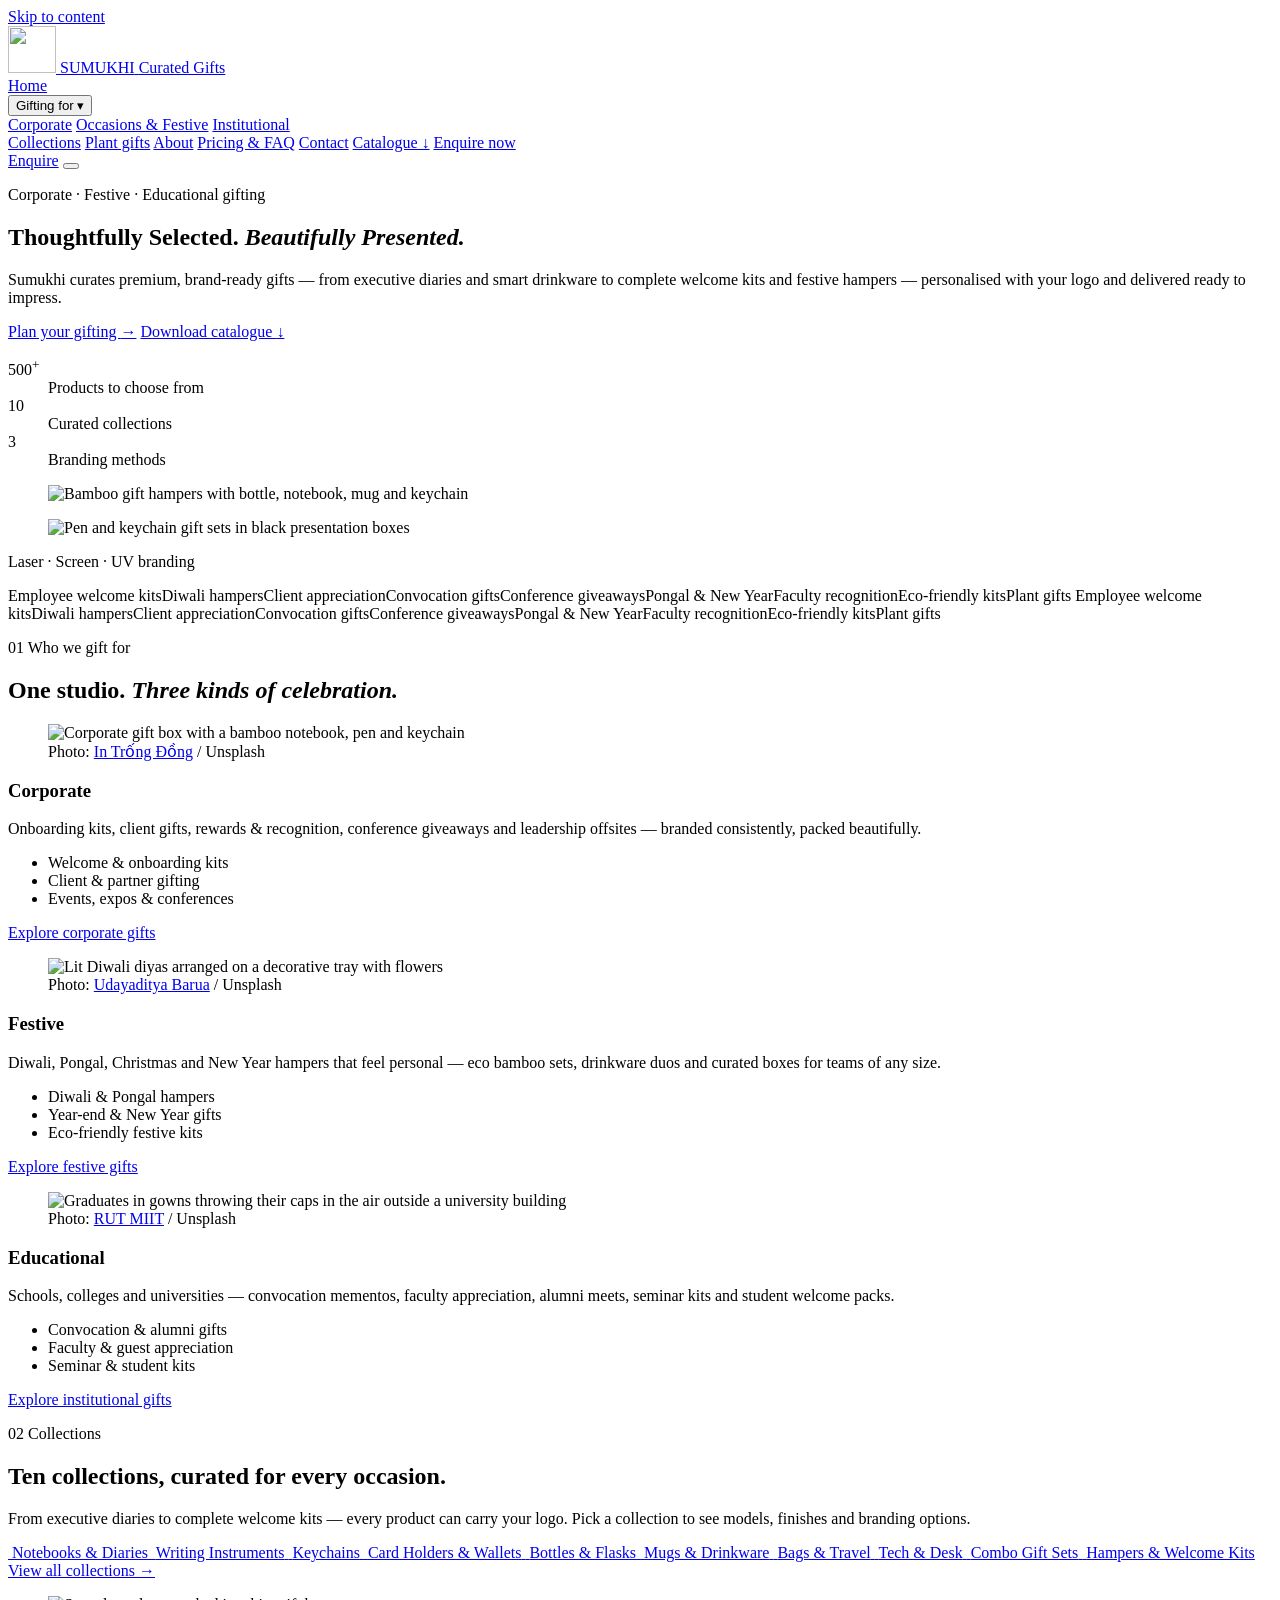
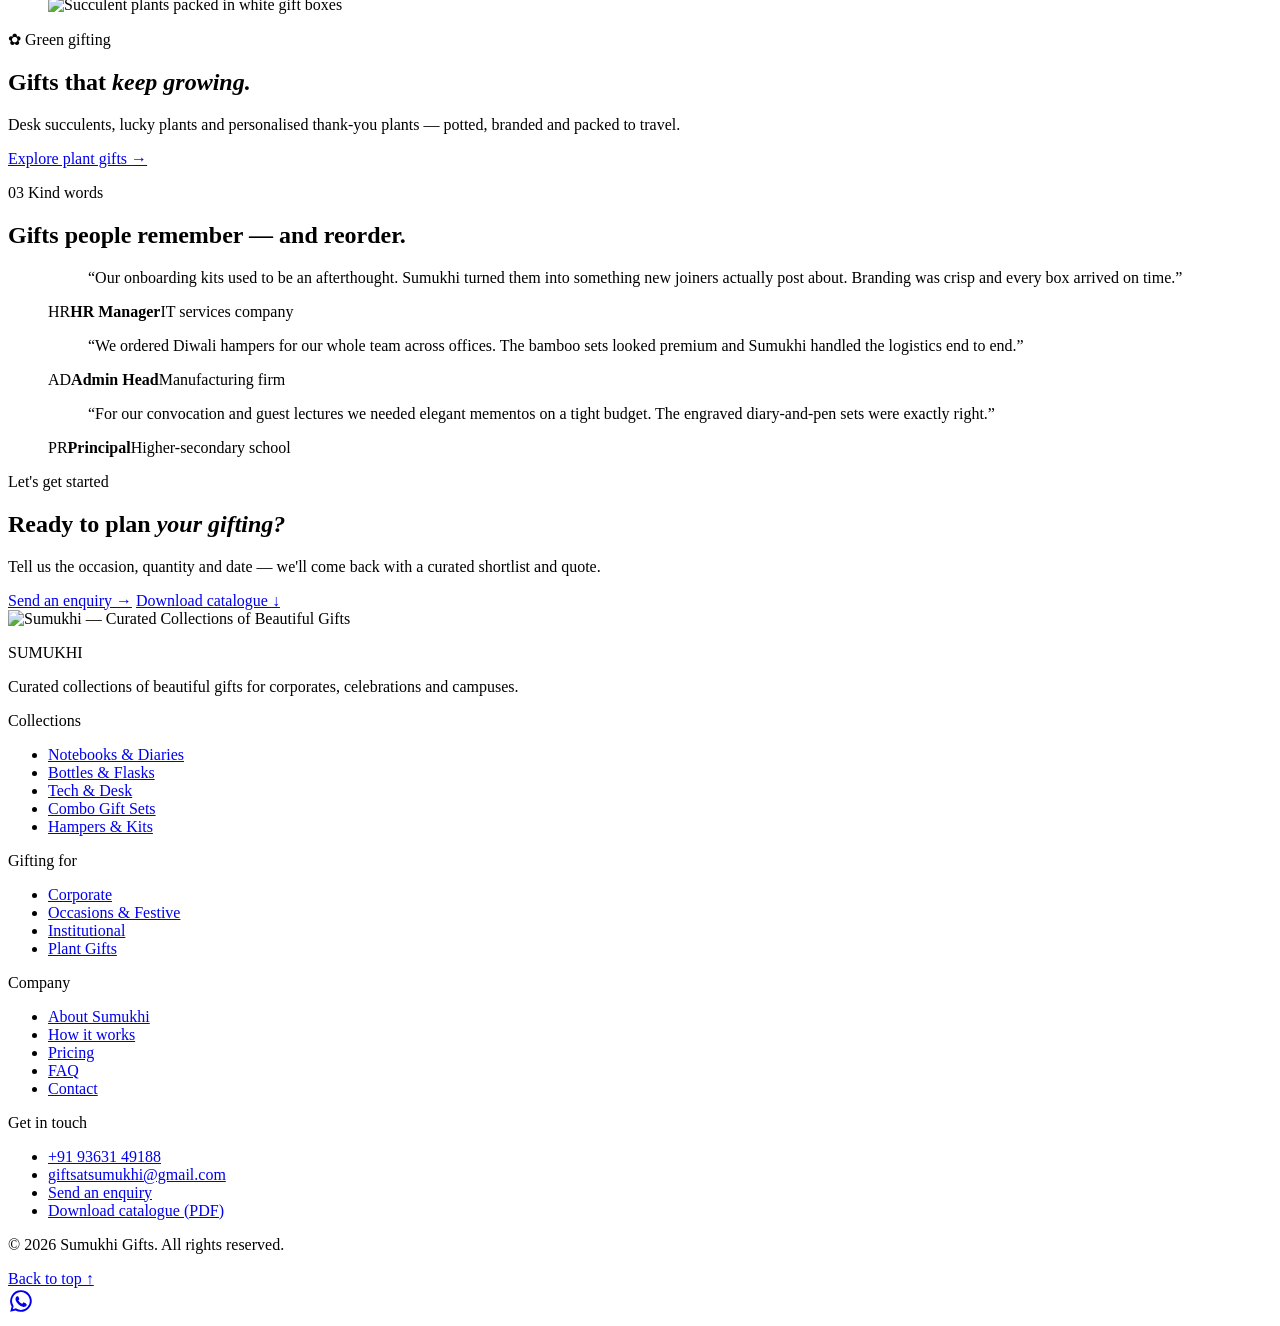
==== index.html @ 72b25bf1 "Add files via upload" ====
<!doctype html>
<html lang="en">
<head>
  <meta charset="utf-8">
  <meta name="viewport" content="width=device-width, initial-scale=1">
  <title>Sumukhi — Curated Corporate, Festive &amp; Educational Gifts</title>
  <meta name="description" content="Sumukhi curates premium branded gifts for corporates, festive celebrations and educational institutions — notebooks, drinkware, tech, combo sets and hampers, with laser, screen and UV branding.">
  <meta name="theme-color" content="#1d4f52">
  <link rel="icon" type="image/png" href="assets/img/favicon.png">
  <link rel="preconnect" href="https://fonts.googleapis.com">
  <link rel="preconnect" href="https://fonts.gstatic.com" crossorigin>
  <link href="https://fonts.googleapis.com/css2?family=Cormorant+Garamond:ital,wght@0,500;0,600;1,500;1,600&family=Fraunces:ital,opsz,wght@0,9..144,300..800;1,9..144,300..600&family=Manrope:wght@400;500;600;700&display=swap" rel="stylesheet">
  <link rel="stylesheet" href="css/styles.css?v=10">
  <script>document.documentElement.classList.add("js");</script>
</head>
<body>
  <a class="skip-link" href="#main">Skip to content</a>

  <!-- ============ HEADER ============ -->
  <header class="site-header" id="top">
    <div class="container header-inner">
      <a href="index.html" class="brand" aria-label="Sumukhi home">
        <img src="assets/img/logo-128.png" alt="" class="brand-mark" width="48" height="47">
        <span class="brand-text">
          <span class="brand-name">SUMUKHI</span>
          <span class="brand-tag">Curated Gifts</span>
        </span>
      </a>

      <nav class="nav" id="site-nav" aria-label="Primary">
        <a href="index.html" class="nav-mobile-only" aria-current="page">Home</a>
        <div class="nav-group">
          <button class="nav-group-toggle" type="button" aria-expanded="false" aria-controls="nav-gifting">Gifting for <span aria-hidden="true">▾</span></button>
          <div class="nav-sub" id="nav-gifting">
            <a href="corporate.html">Corporate</a>
            <a href="occasions.html">Occasions &amp; Festive</a>
            <a href="institutional.html">Institutional</a>
          </div>
        </div>
        <a href="collections.html">Collections</a>
        <a href="plant-gifting.html">Plant gifts</a>
        <a href="about.html">About</a>
        <a href="pricing.html">Pricing &amp; FAQ</a>
        <a href="contact.html">Contact</a>
        <a href="assets/catalogue/Sumukhi-Corporate-Gifting-Catalogue.pdf" class="nav-download" download>Catalogue ↓</a>
        <a href="contact.html#enquire" class="btn btn-primary btn-sm nav-cta">Enquire now</a>
      </nav>

      <a href="contact.html#enquire" class="btn btn-primary btn-sm header-cta">Enquire</a>
      <button class="nav-toggle" aria-expanded="false" aria-controls="site-nav" aria-label="Open menu">
        <span></span><span></span>
      </button>
    </div>
  </header>

  <main id="main">

    <section class="hero">
      <div class="container">
        <div class="hero-grid">
          <div class="hero-copy">
            <div class="hero-head">
              <p class="eyebrow reveal"><span class="eyebrow-rule" aria-hidden="true"></span>Corporate · Festive · Educational gifting</p>
              <h1 class="display reveal">
                <span class="display-line">Thoughtfully Selected.</span> <span class="display-line display-accent"><em>Beautifully Presented.</em></span>
              </h1>
            </div>
            <p class="lede reveal">Sumukhi curates premium, brand-ready gifts — from executive diaries and smart drinkware to complete welcome kits and festive hampers — personalised with your logo and delivered ready to impress.</p>
            <div class="hero-actions reveal">
              <a href="contact.html#enquire" class="btn btn-primary btn-lg">Plan your gifting <span aria-hidden="true">→</span></a>
              <a href="assets/catalogue/Sumukhi-Corporate-Gifting-Catalogue.pdf" class="btn btn-ghost btn-lg" download>Download catalogue <span aria-hidden="true">↓</span></a>
            </div>
            <dl class="hero-stats reveal">
              <div><dt>500<sup>+</sup></dt><dd>Products to choose from</dd></div>
              <div><dt>10</dt><dd>Curated collections</dd></div>
              <div><dt>3</dt><dd>Branding methods</dd></div>
            </dl>
          </div>

          <div class="hero-visual reveal">
            <figure class="hv hv-main">
              <img src="assets/img/hamper-bamboo.jpg" alt="Bamboo gift hampers with bottle, notebook, mug and keychain" width="1273" height="974">            </figure>
            <figure class="hv hv-float">
              <img src="assets/img/pen-key-sets.jpg" alt="Pen and keychain gift sets in black presentation boxes" width="1273" height="1023">
            </figure>
            <p class="hv-chip"><span class="dot" aria-hidden="true"></span>Laser · Screen · UV branding</p>
          </div>
        </div>
      </div>

      <div class="marquee" aria-hidden="true">
        <div class="marquee-track">
          <span>Employee welcome kits</span><span>Diwali hampers</span><span>Client appreciation</span><span>Convocation gifts</span><span>Conference giveaways</span><span>Pongal &amp; New Year</span><span>Faculty recognition</span><span>Eco-friendly kits</span><span>Plant gifts</span>
          <span>Employee welcome kits</span><span>Diwali hampers</span><span>Client appreciation</span><span>Convocation gifts</span><span>Conference giveaways</span><span>Pongal &amp; New Year</span><span>Faculty recognition</span><span>Eco-friendly kits</span><span>Plant gifts</span>
        </div>
      </div>
    </section>

    <section class="section" id="audiences">
      <div class="container">
        <header class="section-head reveal">
          <p class="kicker"><span>01</span> Who we gift for</p>
          <h2 class="h2 h2-alt">One studio. <em>Three kinds of&nbsp;celebration.</em></h2>
        </header>

        <!-- Photos: Unsplash License (free for commercial use) — https://unsplash.com/license -->
        <div class="audience-grid">
          <article class="audience-card reveal">
            <figure class="audience-media">
              <img src="https://images.unsplash.com/photo-1719622144274-2408ecf6f6d9?w=900&h=675&fit=crop&auto=format&q=80" alt="Corporate gift box with a bamboo notebook, pen and keychain" width="900" height="675" loading="lazy">
              <figcaption>Photo: <a href="https://unsplash.com/photos/a-wooden-box-with-a-bamboo-keychain-and-a-bamboo-box-with-a-bamboo-daZPDnz9lQY" target="_blank" rel="noopener">In Trống Đồng</a> / Unsplash</figcaption>
            </figure>
            <div class="audience-body">
              <h3>Corporate</h3>
              <p>Onboarding kits, client gifts, rewards &amp; recognition, conference giveaways and leadership offsites — branded consistently, packed beautifully.</p>
              <ul class="ticks">
                <li>Welcome &amp; onboarding kits</li>
                <li>Client &amp; partner gifting</li>
                <li>Events, expos &amp; conferences</li>
              </ul>
              <a href="corporate.html" class="link-arrow">Explore corporate gifts</a>
            </div>
          </article>

          <article class="audience-card reveal">
            <figure class="audience-media">
              <img src="https://images.unsplash.com/photo-1577083753695-e010191bacb5?w=900&h=675&fit=crop&auto=format&q=80" alt="Lit Diwali diyas arranged on a decorative tray with flowers" width="900" height="675" loading="lazy">
              <figcaption>Photo: <a href="https://unsplash.com/photos/lit-oil-lamps-on-decorative-tray-xisPXJqwQkA" target="_blank" rel="noopener">Udayaditya Barua</a> / Unsplash</figcaption>
            </figure>
            <div class="audience-body">
              <h3>Festive</h3>
              <p>Diwali, Pongal, Christmas and New Year hampers that feel personal — eco bamboo sets, drinkware duos and curated boxes for teams of any size.</p>
              <ul class="ticks">
                <li>Diwali &amp; Pongal hampers</li>
                <li>Year-end &amp; New Year gifts</li>
                <li>Eco-friendly festive kits</li>
              </ul>
              <a href="occasions.html" class="link-arrow">Explore festive gifts</a>
            </div>
          </article>

          <article class="audience-card reveal">
            <figure class="audience-media">
              <img src="https://images.unsplash.com/photo-1627556704290-2b1f5853ff78?w=900&h=675&fit=crop&auto=format&q=80" alt="Graduates in gowns throwing their caps in the air outside a university building" width="900" height="675" loading="lazy">
              <figcaption>Photo: <a href="https://unsplash.com/photos/graduates-throwing-caps-in-celebration-hpRGrfOIybc" target="_blank" rel="noopener">RUT MIIT</a> / Unsplash</figcaption>
            </figure>
            <div class="audience-body">
              <h3>Educational</h3>
              <p>Schools, colleges and universities — convocation mementos, faculty appreciation, alumni meets, seminar kits and student welcome packs.</p>
              <ul class="ticks">
                <li>Convocation &amp; alumni gifts</li>
                <li>Faculty &amp; guest appreciation</li>
                <li>Seminar &amp; student kits</li>
              </ul>
              <a href="institutional.html" class="link-arrow">Explore institutional gifts</a>
            </div>
          </article>
        </div>
      </div>
    </section>

    <!-- ============ COLLECTIONS PREVIEW ============ -->
    <section class="section section-tint" id="collections-preview">
      <div class="container">
        <header class="section-head section-head-split reveal">
          <div>
            <p class="kicker"><span>02</span> Collections</p>
            <h2 class="h2">Ten collections, curated for every&nbsp;occasion.</h2>
          </div>
          <p class="section-intro">From executive diaries to complete welcome kits — every product can carry your logo. Pick a collection to see models, finishes and branding options.</p>
        </header>
        <div class="tiles">
          <a class="tile reveal" href="collections.html#cat-notebooks">
            <img src="assets/img/notebooks.jpg" alt="" loading="lazy">
            <span class="tile-name">Notebooks &amp; Diaries</span>
          </a>
          <a class="tile reveal" href="collections.html#cat-pens">
            <img src="assets/img/pen-boxes.jpg" alt="" loading="lazy">
            <span class="tile-name">Writing Instruments</span>
          </a>
          <a class="tile reveal" href="collections.html#cat-keychains">
            <img src="assets/img/keychains.jpg" alt="" loading="lazy">
            <span class="tile-name">Keychains</span>
          </a>
          <a class="tile reveal" href="collections.html#cat-cardholders">
            <img src="assets/img/cardholders.jpg" alt="" loading="lazy">
            <span class="tile-name">Card Holders &amp; Wallets</span>
          </a>
          <a class="tile reveal" href="collections.html#cat-bottles">
            <img src="assets/img/bottles.jpg" alt="" loading="lazy">
            <span class="tile-name">Bottles &amp; Flasks</span>
          </a>
          <a class="tile reveal" href="collections.html#cat-mugs">
            <img src="assets/img/mugs.jpg" alt="" loading="lazy">
            <span class="tile-name">Mugs &amp; Drinkware</span>
          </a>
          <a class="tile reveal" href="collections.html#cat-bags">
            <img src="assets/img/bags.jpg" alt="" loading="lazy">
            <span class="tile-name">Bags &amp; Travel</span>
          </a>
          <a class="tile reveal" href="collections.html#cat-tech">
            <img src="assets/img/desk.jpg" alt="" loading="lazy">
            <span class="tile-name">Tech &amp; Desk</span>
          </a>
          <a class="tile reveal" href="collections.html#cat-sets">
            <img src="assets/img/bottle-sets.jpg" alt="" loading="lazy">
            <span class="tile-name">Combo Gift Sets</span>
          </a>
          <a class="tile reveal" href="collections.html#cat-hampers">
            <img src="assets/img/welcome-kit.jpg" alt="" loading="lazy">
            <span class="tile-name">Hampers &amp; Welcome Kits</span>
          </a>
        </div>
        <div class="section-actions reveal">
          <a href="collections.html" class="btn btn-dark btn-lg">View all collections <span aria-hidden="true">→</span></a>
        </div>
      </div>
    </section>

    <!-- ============ PLANT PREVIEW ============ -->
    <section class="section section-green section-compact">
      <div class="container plant-teaser">
        <figure class="plant-teaser-media reveal">
          <img src="https://images.unsplash.com/photo-1791575212827-c33c059c95a1?w=1000&h=760&fit=crop&auto=format&q=80" alt="Succulent plants packed in white gift boxes" width="1000" height="760" loading="lazy">
        </figure>
        <div class="plant-teaser-copy reveal">
          <p class="kicker"><span>✿</span> Green gifting</p>
          <h2 class="h2 h2-alt">Gifts that <em>keep growing.</em></h2>
          <p class="section-intro">Desk succulents, lucky plants and personalised thank-you plants — potted, branded and packed to travel.</p>
          <a href="plant-gifting.html" class="btn btn-green btn-lg">Explore plant gifts <span aria-hidden="true">→</span></a>
        </div>
      </div>
    </section>

    <!-- NOTE: Sample testimonials. Replace with real client quotes (with their permission) before going live. -->
    <section class="section" id="testimonials">
      <div class="container">
        <header class="section-head reveal">
          <p class="kicker"><span>03</span> Kind words</p>
          <h2 class="h2">Gifts people remember — and&nbsp;reorder.</h2>
        </header>
        <div class="testimonials">
          <figure class="quote reveal">
            <blockquote>“Our onboarding kits used to be an afterthought. Sumukhi turned them into something new joiners actually post about. Branding was crisp and every box arrived on time.”</blockquote>
            <figcaption><span class="q-avatar" aria-hidden="true">HR</span><span><strong>HR Manager</strong>IT services company</span></figcaption>
          </figure>
          <figure class="quote quote-accent reveal">
            <blockquote>“We ordered Diwali hampers for our whole team across offices. The bamboo sets looked premium and Sumukhi handled the logistics end to end.”</blockquote>
            <figcaption><span class="q-avatar" aria-hidden="true">AD</span><span><strong>Admin Head</strong>Manufacturing firm</span></figcaption>
          </figure>
          <figure class="quote reveal">
            <blockquote>“For our convocation and guest lectures we needed elegant mementos on a tight budget. The engraved diary-and-pen sets were exactly right.”</blockquote>
            <figcaption><span class="q-avatar" aria-hidden="true">PR</span><span><strong>Principal</strong>Higher-secondary school</span></figcaption>
          </figure>
        </div>
      </div>
    </section>

    <!-- ============ CTA ============ -->
    <section class="cta-band">
      <div class="container cta-band-inner reveal">
        <div>
          <p class="kicker">Let's get started</p>
          <h2 class="h2 h2-alt">Ready to plan <em>your gifting?</em></h2>
          <p>Tell us the occasion, quantity and date — we'll come back with a curated shortlist and quote.</p>
        </div>
        <div class="cta-band-actions">
          <a href="contact.html#enquire" class="btn btn-primary btn-lg">Send an enquiry <span aria-hidden="true">→</span></a>
          <a href="assets/catalogue/Sumukhi-Corporate-Gifting-Catalogue.pdf" class="btn btn-ghost-light btn-lg" download>Download catalogue <span aria-hidden="true">↓</span></a>
        </div>
      </div>
    </section>
  </main>

  <!-- ============ FOOTER ============ -->
  <footer class="site-footer">
    <div class="container footer-grid">
      <div class="footer-brand">
        <img src="assets/img/logo.webp" alt="Sumukhi — Curated Collections of Beautiful Gifts" width="120" height="116" loading="lazy">
        <p class="footer-title">SUMUKHI</p>
        <p>Curated collections of beautiful gifts for corporates, celebrations and campuses.</p>
      </div>
      <div>
        <p class="footer-head">Collections</p>
        <ul>
          <li><a href="collections.html#cat-notebooks">Notebooks &amp; Diaries</a></li>
          <li><a href="collections.html#cat-bottles">Bottles &amp; Flasks</a></li>
          <li><a href="collections.html#cat-tech">Tech &amp; Desk</a></li>
          <li><a href="collections.html#cat-sets">Combo Gift Sets</a></li>
          <li><a href="collections.html#cat-hampers">Hampers &amp; Kits</a></li>
        </ul>
      </div>
      <div>
        <p class="footer-head">Gifting for</p>
        <ul>
          <li><a href="corporate.html">Corporate</a></li>
          <li><a href="occasions.html">Occasions &amp; Festive</a></li>
          <li><a href="institutional.html">Institutional</a></li>
          <li><a href="plant-gifting.html">Plant Gifts</a></li>
        </ul>
      </div>
      <div>
        <p class="footer-head">Company</p>
        <ul>
          <li><a href="about.html">About Sumukhi</a></li>
          <li><a href="about.html#process">How it works</a></li>
          <li><a href="pricing.html">Pricing</a></li>
          <li><a href="pricing.html#faq">FAQ</a></li>
          <li><a href="contact.html">Contact</a></li>
        </ul>
      </div>
      <div>
        <p class="footer-head">Get in touch</p>
        <ul>
          <li><a href="tel:+919363149188">+91 93631 49188</a></li>
          <li><a href="mailto:giftsatsumukhi@gmail.com">giftsatsumukhi@gmail.com</a></li>
          <li><a href="contact.html#enquire">Send an enquiry</a></li>
          <li><a href="assets/catalogue/Sumukhi-Corporate-Gifting-Catalogue.pdf" download>Download catalogue (PDF)</a></li>
        </ul>
      </div>
    </div>
    <div class="container footer-bottom">
      <p>© <span id="year">2026</span> Sumukhi Gifts. All rights reserved.</p>
      <a href="#top" class="to-top">Back to top ↑</a>
    </div>
  </footer>

  <a class="wa-float" href="https://wa.me/919363149188?text=Hi%20Sumukhi%2C%20I%27d%20like%20to%20enquire%20about%20gifting." target="_blank" rel="noopener" aria-label="Chat on WhatsApp">
    <svg viewBox="0 0 24 24" width="26" height="26" aria-hidden="true"><path fill="currentColor" d="M12 2a10 10 0 0 0-8.6 15.1L2 22l5-1.3A10 10 0 1 0 12 2Zm0 18.2c-1.5 0-3-.4-4.3-1.2l-.3-.2-3 .8.8-2.9-.2-.3A8.2 8.2 0 1 1 12 20.2Zm4.5-6.1c-.2-.1-1.5-.7-1.7-.8-.2-.1-.4-.1-.6.1l-.8 1c-.1.2-.3.2-.5.1a6.7 6.7 0 0 1-3.3-2.9c-.2-.4.3-.4.8-1.3.1-.2 0-.3 0-.4l-.8-1.8c-.2-.5-.4-.4-.6-.4h-.5c-.2 0-.4.1-.7.3-.2.3-.9.9-.9 2.2s.9 2.5 1 2.7c.1.2 1.8 2.8 4.4 3.9 1.6.7 2.3.8 3.1.6.5-.1 1.5-.6 1.7-1.2.2-.6.2-1.1.2-1.2-.1-.1-.3-.2-.6-.3Z"/></svg>
  </a>

  <script src="js/main.js?v=9" defer></script>
</body>
</html>
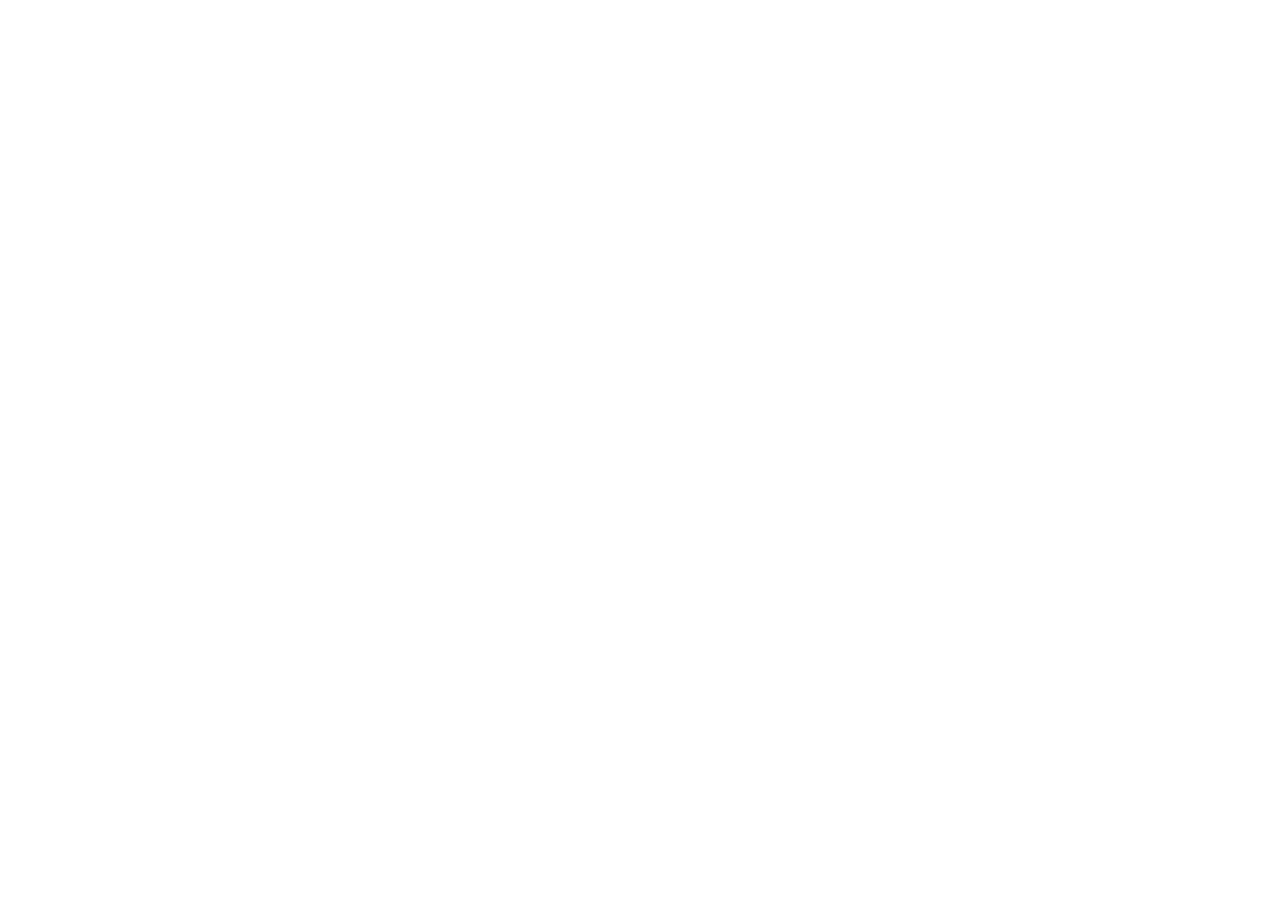
==== commit c3075e0b: "Add files via upload" ====
--- a/index.html
+++ b/index.html
@@ -1,334 +1,14 @@
-<!doctype html>
-<html lang="en">
-<head>
-  <meta charset="utf-8">
-  <meta name="viewport" content="width=device-width, initial-scale=1">
-  <title>Sumukhi — Curated Corporate, Festive &amp; Educational Gifts</title>
-  <meta name="description" content="Sumukhi curates premium branded gifts for corporates, festive celebrations and educational institutions — notebooks, drinkware, tech, combo sets and hampers, with laser, screen and UV branding.">
-  <meta name="theme-color" content="#1d4f52">
-  <link rel="icon" type="image/png" href="assets/img/favicon.png">
-  <link rel="preconnect" href="https://fonts.googleapis.com">
-  <link rel="preconnect" href="https://fonts.gstatic.com" crossorigin>
-  <link href="https://fonts.googleapis.com/css2?family=Cormorant+Garamond:ital,wght@0,500;0,600;1,500;1,600&family=Fraunces:ital,opsz,wght@0,9..144,300..800;1,9..144,300..600&family=Manrope:wght@400;500;600;700&display=swap" rel="stylesheet">
-  <link rel="stylesheet" href="css/styles.css?v=10">
-  <script>document.documentElement.classList.add("js");</script>
-</head>
-<body>
-  <a class="skip-link" href="#main">Skip to content</a>
-
-  <!-- ============ HEADER ============ -->
-  <header class="site-header" id="top">
-    <div class="container header-inner">
-      <a href="index.html" class="brand" aria-label="Sumukhi home">
-        <img src="assets/img/logo-128.png" alt="" class="brand-mark" width="48" height="47">
-        <span class="brand-text">
-          <span class="brand-name">SUMUKHI</span>
-          <span class="brand-tag">Curated Gifts</span>
-        </span>
-      </a>
-
-      <nav class="nav" id="site-nav" aria-label="Primary">
-        <a href="index.html" class="nav-mobile-only" aria-current="page">Home</a>
-        <div class="nav-group">
-          <button class="nav-group-toggle" type="button" aria-expanded="false" aria-controls="nav-gifting">Gifting for <span aria-hidden="true">▾</span></button>
-          <div class="nav-sub" id="nav-gifting">
-            <a href="corporate.html">Corporate</a>
-            <a href="occasions.html">Occasions &amp; Festive</a>
-            <a href="institutional.html">Institutional</a>
-          </div>
-        </div>
-        <a href="collections.html">Collections</a>
-        <a href="plant-gifting.html">Plant gifts</a>
-        <a href="about.html">About</a>
-        <a href="pricing.html">Pricing &amp; FAQ</a>
-        <a href="contact.html">Contact</a>
-        <a href="assets/catalogue/Sumukhi-Corporate-Gifting-Catalogue.pdf" class="nav-download" download>Catalogue ↓</a>
-        <a href="contact.html#enquire" class="btn btn-primary btn-sm nav-cta">Enquire now</a>
-      </nav>
-
-      <a href="contact.html#enquire" class="btn btn-primary btn-sm header-cta">Enquire</a>
-      <button class="nav-toggle" aria-expanded="false" aria-controls="site-nav" aria-label="Open menu">
-        <span></span><span></span>
-      </button>
-    </div>
-  </header>
-
-  <main id="main">
-
-    <section class="hero">
-      <div class="container">
-        <div class="hero-grid">
-          <div class="hero-copy">
-            <div class="hero-head">
-              <p class="eyebrow reveal"><span class="eyebrow-rule" aria-hidden="true"></span>Corporate · Festive · Educational gifting</p>
-              <h1 class="display reveal">
-                <span class="display-line">Thoughtfully Selected.</span> <span class="display-line display-accent"><em>Beautifully Presented.</em></span>
-              </h1>
-            </div>
-            <p class="lede reveal">Sumukhi curates premium, brand-ready gifts — from executive diaries and smart drinkware to complete welcome kits and festive hampers — personalised with your logo and delivered ready to impress.</p>
-            <div class="hero-actions reveal">
-              <a href="contact.html#enquire" class="btn btn-primary btn-lg">Plan your gifting <span aria-hidden="true">→</span></a>
-              <a href="assets/catalogue/Sumukhi-Corporate-Gifting-Catalogue.pdf" class="btn btn-ghost btn-lg" download>Download catalogue <span aria-hidden="true">↓</span></a>
-            </div>
-            <dl class="hero-stats reveal">
-              <div><dt>500<sup>+</sup></dt><dd>Products to choose from</dd></div>
-              <div><dt>10</dt><dd>Curated collections</dd></div>
-              <div><dt>3</dt><dd>Branding methods</dd></div>
-            </dl>
-          </div>
-
-          <div class="hero-visual reveal">
-            <figure class="hv hv-main">
-              <img src="assets/img/hamper-bamboo.jpg" alt="Bamboo gift hampers with bottle, notebook, mug and keychain" width="1273" height="974">            </figure>
-            <figure class="hv hv-float">
-              <img src="assets/img/pen-key-sets.jpg" alt="Pen and keychain gift sets in black presentation boxes" width="1273" height="1023">
-            </figure>
-            <p class="hv-chip"><span class="dot" aria-hidden="true"></span>Laser · Screen · UV branding</p>
-          </div>
-        </div>
-      </div>
-
-      <div class="marquee" aria-hidden="true">
-        <div class="marquee-track">
-          <span>Employee welcome kits</span><span>Diwali hampers</span><span>Client appreciation</span><span>Convocation gifts</span><span>Conference giveaways</span><span>Pongal &amp; New Year</span><span>Faculty recognition</span><span>Eco-friendly kits</span><span>Plant gifts</span>
-          <span>Employee welcome kits</span><span>Diwali hampers</span><span>Client appreciation</span><span>Convocation gifts</span><span>Conference giveaways</span><span>Pongal &amp; New Year</span><span>Faculty recognition</span><span>Eco-friendly kits</span><span>Plant gifts</span>
-        </div>
-      </div>
-    </section>
-
-    <section class="section" id="audiences">
-      <div class="container">
-        <header class="section-head reveal">
-          <p class="kicker"><span>01</span> Who we gift for</p>
-          <h2 class="h2 h2-alt">One studio. <em>Three kinds of&nbsp;celebration.</em></h2>
-        </header>
-
-        <!-- Photos: Unsplash License (free for commercial use) — https://unsplash.com/license -->
-        <div class="audience-grid">
-          <article class="audience-card reveal">
-            <figure class="audience-media">
-              <img src="https://images.unsplash.com/photo-1719622144274-2408ecf6f6d9?w=900&h=675&fit=crop&auto=format&q=80" alt="Corporate gift box with a bamboo notebook, pen and keychain" width="900" height="675" loading="lazy">
-              <figcaption>Photo: <a href="https://unsplash.com/photos/a-wooden-box-with-a-bamboo-keychain-and-a-bamboo-box-with-a-bamboo-daZPDnz9lQY" target="_blank" rel="noopener">In Trống Đồng</a> / Unsplash</figcaption>
-            </figure>
-            <div class="audience-body">
-              <h3>Corporate</h3>
-              <p>Onboarding kits, client gifts, rewards &amp; recognition, conference giveaways and leadership offsites — branded consistently, packed beautifully.</p>
-              <ul class="ticks">
-                <li>Welcome &amp; onboarding kits</li>
-                <li>Client &amp; partner gifting</li>
-                <li>Events, expos &amp; conferences</li>
-              </ul>
-              <a href="corporate.html" class="link-arrow">Explore corporate gifts</a>
-            </div>
-          </article>
-
-          <article class="audience-card reveal">
-            <figure class="audience-media">
-              <img src="https://images.unsplash.com/photo-1577083753695-e010191bacb5?w=900&h=675&fit=crop&auto=format&q=80" alt="Lit Diwali diyas arranged on a decorative tray with flowers" width="900" height="675" loading="lazy">
-              <figcaption>Photo: <a href="https://unsplash.com/photos/lit-oil-lamps-on-decorative-tray-xisPXJqwQkA" target="_blank" rel="noopener">Udayaditya Barua</a> / Unsplash</figcaption>
-            </figure>
-            <div class="audience-body">
-              <h3>Festive</h3>
-              <p>Diwali, Pongal, Christmas and New Year hampers that feel personal — eco bamboo sets, drinkware duos and curated boxes for teams of any size.</p>
-              <ul class="ticks">
-                <li>Diwali &amp; Pongal hampers</li>
-                <li>Year-end &amp; New Year gifts</li>
-                <li>Eco-friendly festive kits</li>
-              </ul>
-              <a href="occasions.html" class="link-arrow">Explore festive gifts</a>
-            </div>
-          </article>
-
-          <article class="audience-card reveal">
-            <figure class="audience-media">
-              <img src="https://images.unsplash.com/photo-1627556704290-2b1f5853ff78?w=900&h=675&fit=crop&auto=format&q=80" alt="Graduates in gowns throwing their caps in the air outside a university building" width="900" height="675" loading="lazy">
-              <figcaption>Photo: <a href="https://unsplash.com/photos/graduates-throwing-caps-in-celebration-hpRGrfOIybc" target="_blank" rel="noopener">RUT MIIT</a> / Unsplash</figcaption>
-            </figure>
-            <div class="audience-body">
-              <h3>Educational</h3>
-              <p>Schools, colleges and universities — convocation mementos, faculty appreciation, alumni meets, seminar kits and student welcome packs.</p>
-              <ul class="ticks">
-                <li>Convocation &amp; alumni gifts</li>
-                <li>Faculty &amp; guest appreciation</li>
-                <li>Seminar &amp; student kits</li>
-              </ul>
-              <a href="institutional.html" class="link-arrow">Explore institutional gifts</a>
-            </div>
-          </article>
-        </div>
-      </div>
-    </section>
-
-    <!-- ============ COLLECTIONS PREVIEW ============ -->
-    <section class="section section-tint" id="collections-preview">
-      <div class="container">
-        <header class="section-head section-head-split reveal">
-          <div>
-            <p class="kicker"><span>02</span> Collections</p>
-            <h2 class="h2">Ten collections, curated for every&nbsp;occasion.</h2>
-          </div>
-          <p class="section-intro">From executive diaries to complete welcome kits — every product can carry your logo. Pick a collection to see models, finishes and branding options.</p>
-        </header>
-        <div class="tiles">
-          <a class="tile reveal" href="collections.html#cat-notebooks">
-            <img src="assets/img/notebooks.jpg" alt="" loading="lazy">
-            <span class="tile-name">Notebooks &amp; Diaries</span>
-          </a>
-          <a class="tile reveal" href="collections.html#cat-pens">
-            <img src="assets/img/pen-boxes.jpg" alt="" loading="lazy">
-            <span class="tile-name">Writing Instruments</span>
-          </a>
-          <a class="tile reveal" href="collections.html#cat-keychains">
-            <img src="assets/img/keychains.jpg" alt="" loading="lazy">
-            <span class="tile-name">Keychains</span>
-          </a>
-          <a class="tile reveal" href="collections.html#cat-cardholders">
-            <img src="assets/img/cardholders.jpg" alt="" loading="lazy">
-            <span class="tile-name">Card Holders &amp; Wallets</span>
-          </a>
-          <a class="tile reveal" href="collections.html#cat-bottles">
-            <img src="assets/img/bottles.jpg" alt="" loading="lazy">
-            <span class="tile-name">Bottles &amp; Flasks</span>
-          </a>
-          <a class="tile reveal" href="collections.html#cat-mugs">
-            <img src="assets/img/mugs.jpg" alt="" loading="lazy">
-            <span class="tile-name">Mugs &amp; Drinkware</span>
-          </a>
-          <a class="tile reveal" href="collections.html#cat-bags">
-            <img src="assets/img/bags.jpg" alt="" loading="lazy">
-            <span class="tile-name">Bags &amp; Travel</span>
-          </a>
-          <a class="tile reveal" href="collections.html#cat-tech">
-            <img src="assets/img/desk.jpg" alt="" loading="lazy">
-            <span class="tile-name">Tech &amp; Desk</span>
-          </a>
-          <a class="tile reveal" href="collections.html#cat-sets">
-            <img src="assets/img/bottle-sets.jpg" alt="" loading="lazy">
-            <span class="tile-name">Combo Gift Sets</span>
-          </a>
-          <a class="tile reveal" href="collections.html#cat-hampers">
-            <img src="assets/img/welcome-kit.jpg" alt="" loading="lazy">
-            <span class="tile-name">Hampers &amp; Welcome Kits</span>
-          </a>
-        </div>
-        <div class="section-actions reveal">
-          <a href="collections.html" class="btn btn-dark btn-lg">View all collections <span aria-hidden="true">→</span></a>
-        </div>
-      </div>
-    </section>
-
-    <!-- ============ PLANT PREVIEW ============ -->
-    <section class="section section-green section-compact">
-      <div class="container plant-teaser">
-        <figure class="plant-teaser-media reveal">
-          <img src="https://images.unsplash.com/photo-1791575212827-c33c059c95a1?w=1000&h=760&fit=crop&auto=format&q=80" alt="Succulent plants packed in white gift boxes" width="1000" height="760" loading="lazy">
-        </figure>
-        <div class="plant-teaser-copy reveal">
-          <p class="kicker"><span>✿</span> Green gifting</p>
-          <h2 class="h2 h2-alt">Gifts that <em>keep growing.</em></h2>
-          <p class="section-intro">Desk succulents, lucky plants and personalised thank-you plants — potted, branded and packed to travel.</p>
-          <a href="plant-gifting.html" class="btn btn-green btn-lg">Explore plant gifts <span aria-hidden="true">→</span></a>
-        </div>
-      </div>
-    </section>
-
-    <!-- NOTE: Sample testimonials. Replace with real client quotes (with their permission) before going live. -->
-    <section class="section" id="testimonials">
-      <div class="container">
-        <header class="section-head reveal">
-          <p class="kicker"><span>03</span> Kind words</p>
-          <h2 class="h2">Gifts people remember — and&nbsp;reorder.</h2>
-        </header>
-        <div class="testimonials">
-          <figure class="quote reveal">
-            <blockquote>“Our onboarding kits used to be an afterthought. Sumukhi turned them into something new joiners actually post about. Branding was crisp and every box arrived on time.”</blockquote>
-            <figcaption><span class="q-avatar" aria-hidden="true">HR</span><span><strong>HR Manager</strong>IT services company</span></figcaption>
-          </figure>
-          <figure class="quote quote-accent reveal">
-            <blockquote>“We ordered Diwali hampers for our whole team across offices. The bamboo sets looked premium and Sumukhi handled the logistics end to end.”</blockquote>
-            <figcaption><span class="q-avatar" aria-hidden="true">AD</span><span><strong>Admin Head</strong>Manufacturing firm</span></figcaption>
-          </figure>
-          <figure class="quote reveal">
-            <blockquote>“For our convocation and guest lectures we needed elegant mementos on a tight budget. The engraved diary-and-pen sets were exactly right.”</blockquote>
-            <figcaption><span class="q-avatar" aria-hidden="true">PR</span><span><strong>Principal</strong>Higher-secondary school</span></figcaption>
-          </figure>
-        </div>
-      </div>
-    </section>
-
-    <!-- ============ CTA ============ -->
-    <section class="cta-band">
-      <div class="container cta-band-inner reveal">
-        <div>
-          <p class="kicker">Let's get started</p>
-          <h2 class="h2 h2-alt">Ready to plan <em>your gifting?</em></h2>
-          <p>Tell us the occasion, quantity and date — we'll come back with a curated shortlist and quote.</p>
-        </div>
-        <div class="cta-band-actions">
-          <a href="contact.html#enquire" class="btn btn-primary btn-lg">Send an enquiry <span aria-hidden="true">→</span></a>
-          <a href="assets/catalogue/Sumukhi-Corporate-Gifting-Catalogue.pdf" class="btn btn-ghost-light btn-lg" download>Download catalogue <span aria-hidden="true">↓</span></a>
-        </div>
-      </div>
-    </section>
-  </main>
-
-  <!-- ============ FOOTER ============ -->
-  <footer class="site-footer">
-    <div class="container footer-grid">
-      <div class="footer-brand">
-        <img src="assets/img/logo.webp" alt="Sumukhi — Curated Collections of Beautiful Gifts" width="120" height="116" loading="lazy">
-        <p class="footer-title">SUMUKHI</p>
-        <p>Curated collections of beautiful gifts for corporates, celebrations and campuses.</p>
-      </div>
-      <div>
-        <p class="footer-head">Collections</p>
-        <ul>
-          <li><a href="collections.html#cat-notebooks">Notebooks &amp; Diaries</a></li>
-          <li><a href="collections.html#cat-bottles">Bottles &amp; Flasks</a></li>
-          <li><a href="collections.html#cat-tech">Tech &amp; Desk</a></li>
-          <li><a href="collections.html#cat-sets">Combo Gift Sets</a></li>
-          <li><a href="collections.html#cat-hampers">Hampers &amp; Kits</a></li>
-        </ul>
-      </div>
-      <div>
-        <p class="footer-head">Gifting for</p>
-        <ul>
-          <li><a href="corporate.html">Corporate</a></li>
-          <li><a href="occasions.html">Occasions &amp; Festive</a></li>
-          <li><a href="institutional.html">Institutional</a></li>
-          <li><a href="plant-gifting.html">Plant Gifts</a></li>
-        </ul>
-      </div>
-      <div>
-        <p class="footer-head">Company</p>
-        <ul>
-          <li><a href="about.html">About Sumukhi</a></li>
-          <li><a href="about.html#process">How it works</a></li>
-          <li><a href="pricing.html">Pricing</a></li>
-          <li><a href="pricing.html#faq">FAQ</a></li>
-          <li><a href="contact.html">Contact</a></li>
-        </ul>
-      </div>
-      <div>
-        <p class="footer-head">Get in touch</p>
-        <ul>
-          <li><a href="tel:+919363149188">+91 93631 49188</a></li>
-          <li><a href="mailto:giftsatsumukhi@gmail.com">giftsatsumukhi@gmail.com</a></li>
-          <li><a href="contact.html#enquire">Send an enquiry</a></li>
-          <li><a href="assets/catalogue/Sumukhi-Corporate-Gifting-Catalogue.pdf" download>Download catalogue (PDF)</a></li>
-        </ul>
-      </div>
-    </div>
-    <div class="container footer-bottom">
-      <p>© <span id="year">2026</span> Sumukhi Gifts. All rights reserved.</p>
-      <a href="#top" class="to-top">Back to top ↑</a>
-    </div>
-  </footer>
-
-  <a class="wa-float" href="https://wa.me/919363149188?text=Hi%20Sumukhi%2C%20I%27d%20like%20to%20enquire%20about%20gifting." target="_blank" rel="noopener" aria-label="Chat on WhatsApp">
-    <svg viewBox="0 0 24 24" width="26" height="26" aria-hidden="true"><path fill="currentColor" d="M12 2a10 10 0 0 0-8.6 15.1L2 22l5-1.3A10 10 0 1 0 12 2Zm0 18.2c-1.5 0-3-.4-4.3-1.2l-.3-.2-3 .8.8-2.9-.2-.3A8.2 8.2 0 1 1 12 20.2Zm4.5-6.1c-.2-.1-1.5-.7-1.7-.8-.2-.1-.4-.1-.6.1l-.8 1c-.1.2-.3.2-.5.1a6.7 6.7 0 0 1-3.3-2.9c-.2-.4.3-.4.8-1.3.1-.2 0-.3 0-.4l-.8-1.8c-.2-.5-.4-.4-.6-.4h-.5c-.2 0-.4.1-.7.3-.2.3-.9.9-.9 2.2s.9 2.5 1 2.7c.1.2 1.8 2.8 4.4 3.9 1.6.7 2.3.8 3.1.6.5-.1 1.5-.6 1.7-1.2.2-.6.2-1.1.2-1.2-.1-.1-.3-.2-.6-.3Z"/></svg>
-  </a>
-
-  <script src="js/main.js?v=9" defer></script>
-</body>
-</html>
+<!doctype html>
+<html lang="en">
+<head>
+  <meta charset="utf-8">
+  <meta name="viewport" content="width=device-width, initial-scale=1">
+  <meta name="robots" content="noindex, nofollow">
+  <title>Sumukhi — Website admin</title>
+  <link rel="icon" type="image/png" href="../assets/img/favicon.png">
+</head>
+<body>
+  <!-- Decap CMS: edits the JSON files in /content through GitHub. Settings live in config.yml. -->
+  <script src="https://unpkg.com/decap-cms@3.16.3/dist/decap-cms.js"></script>
+</body>
+</html>
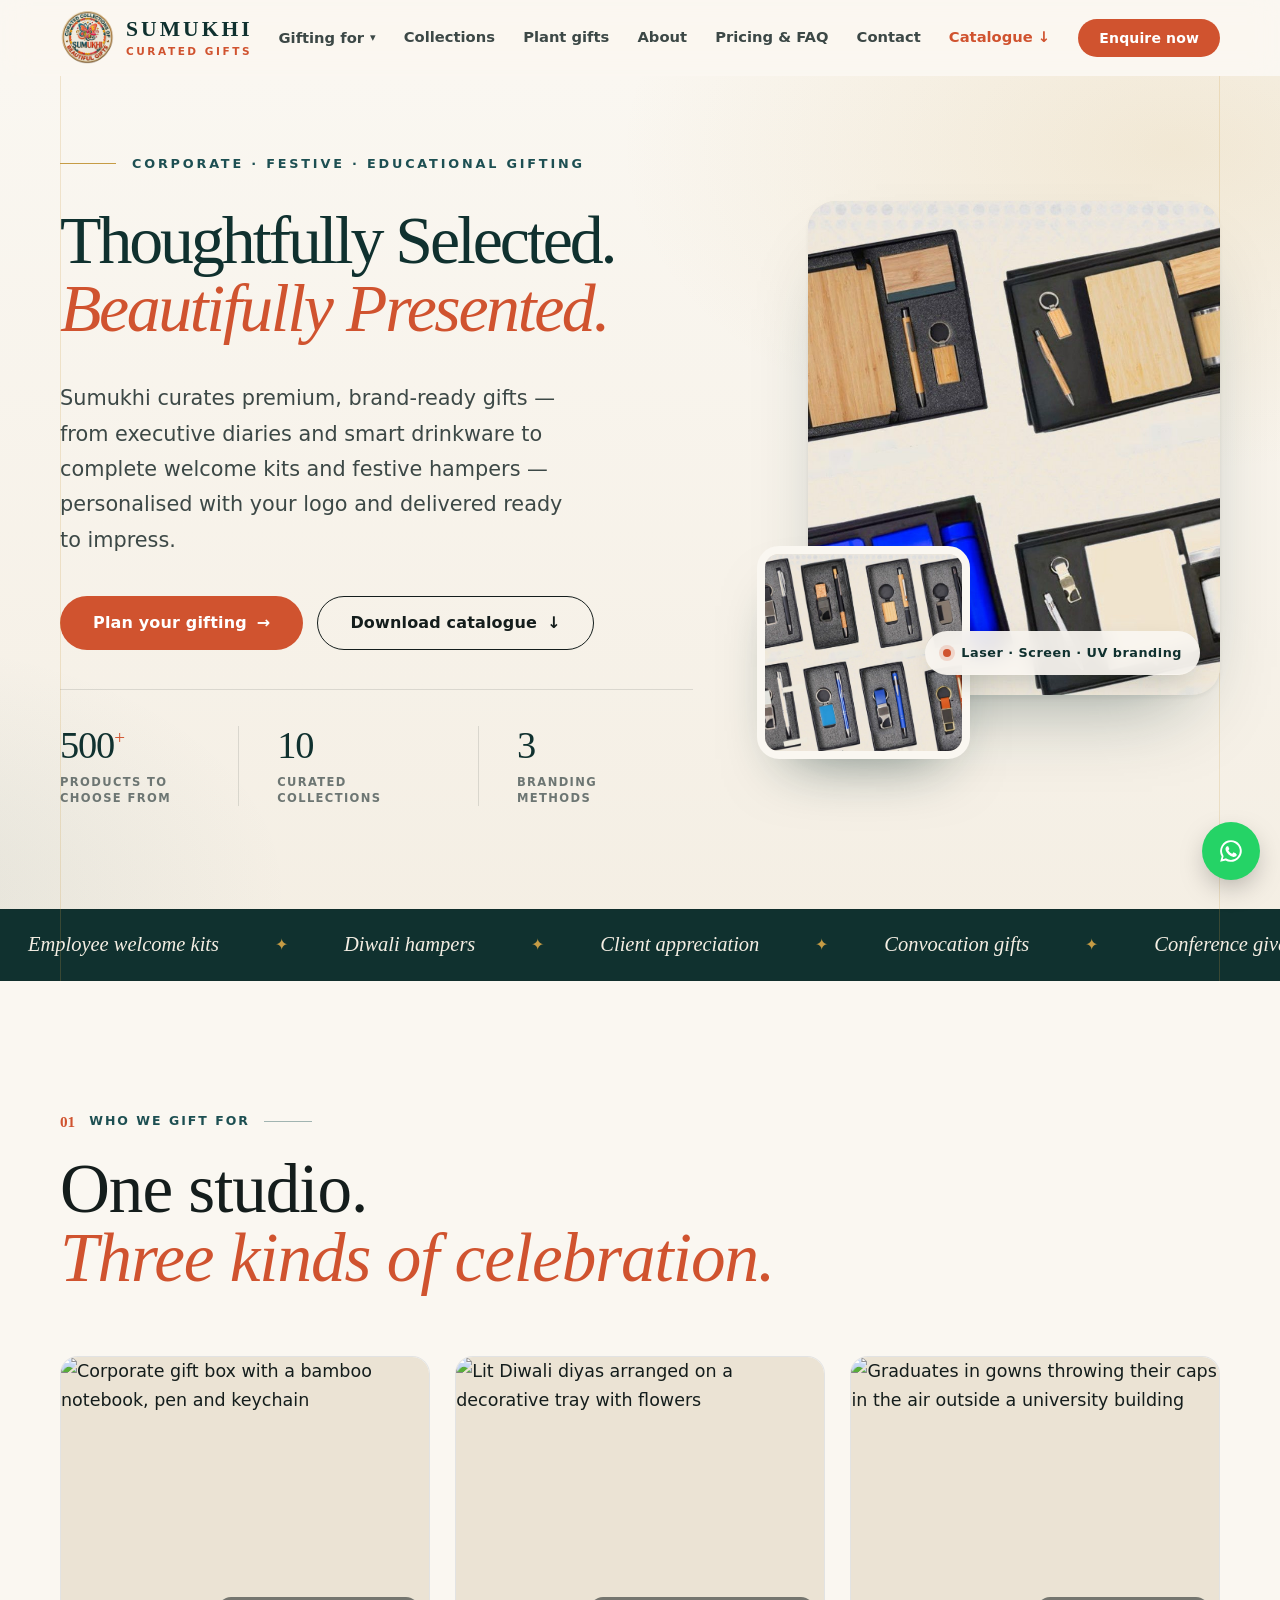
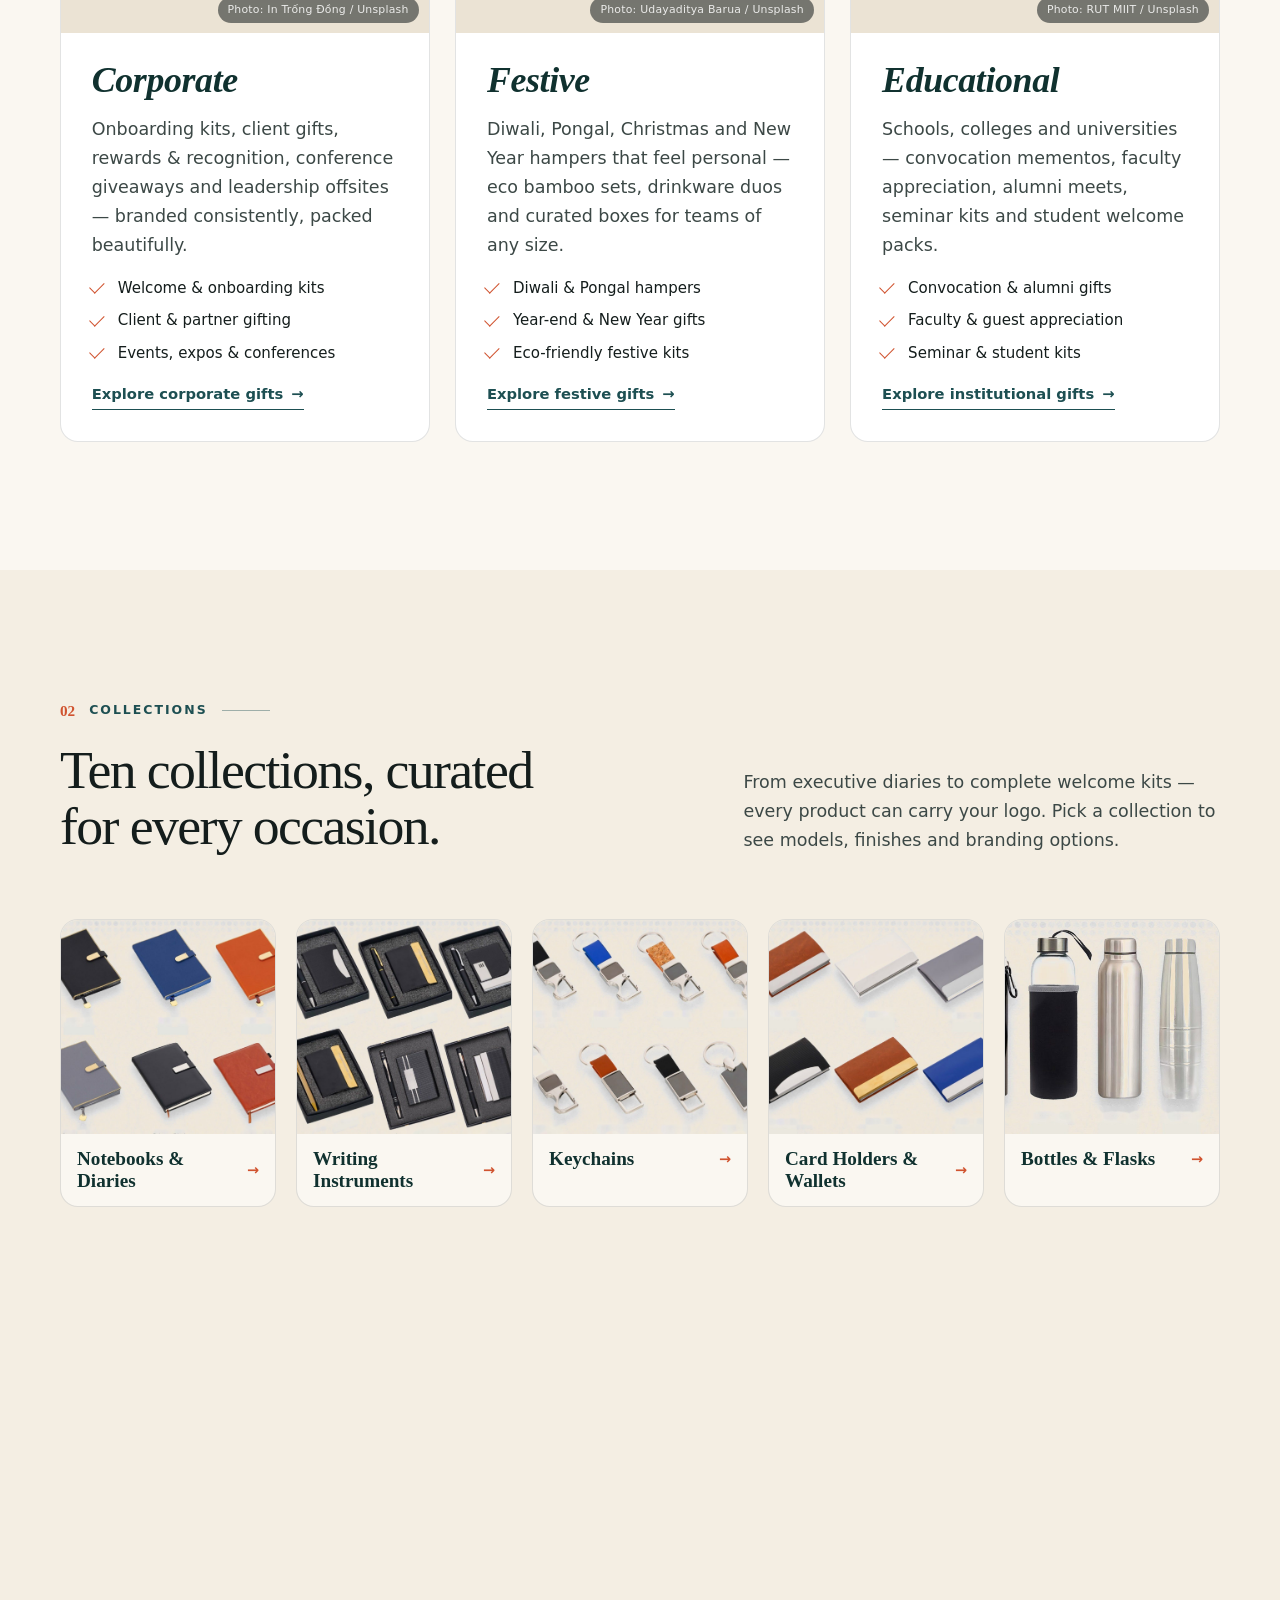
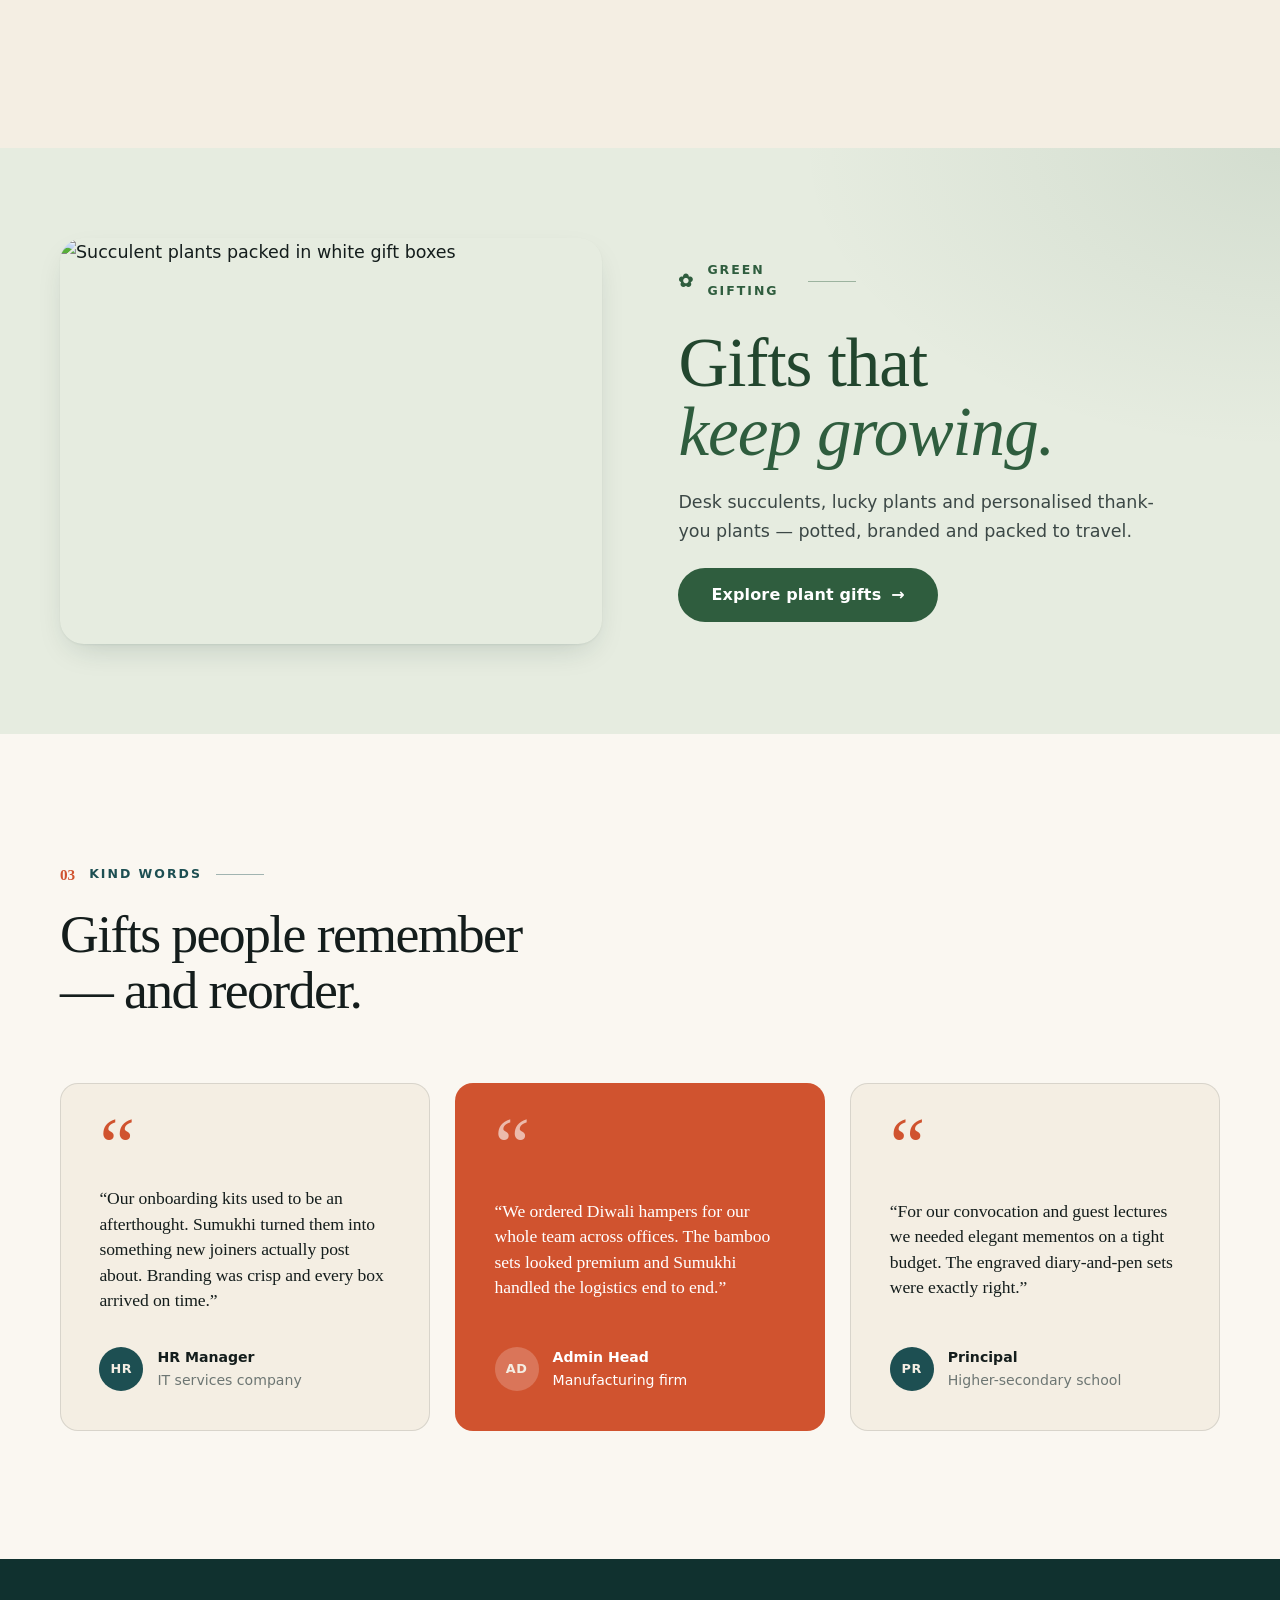
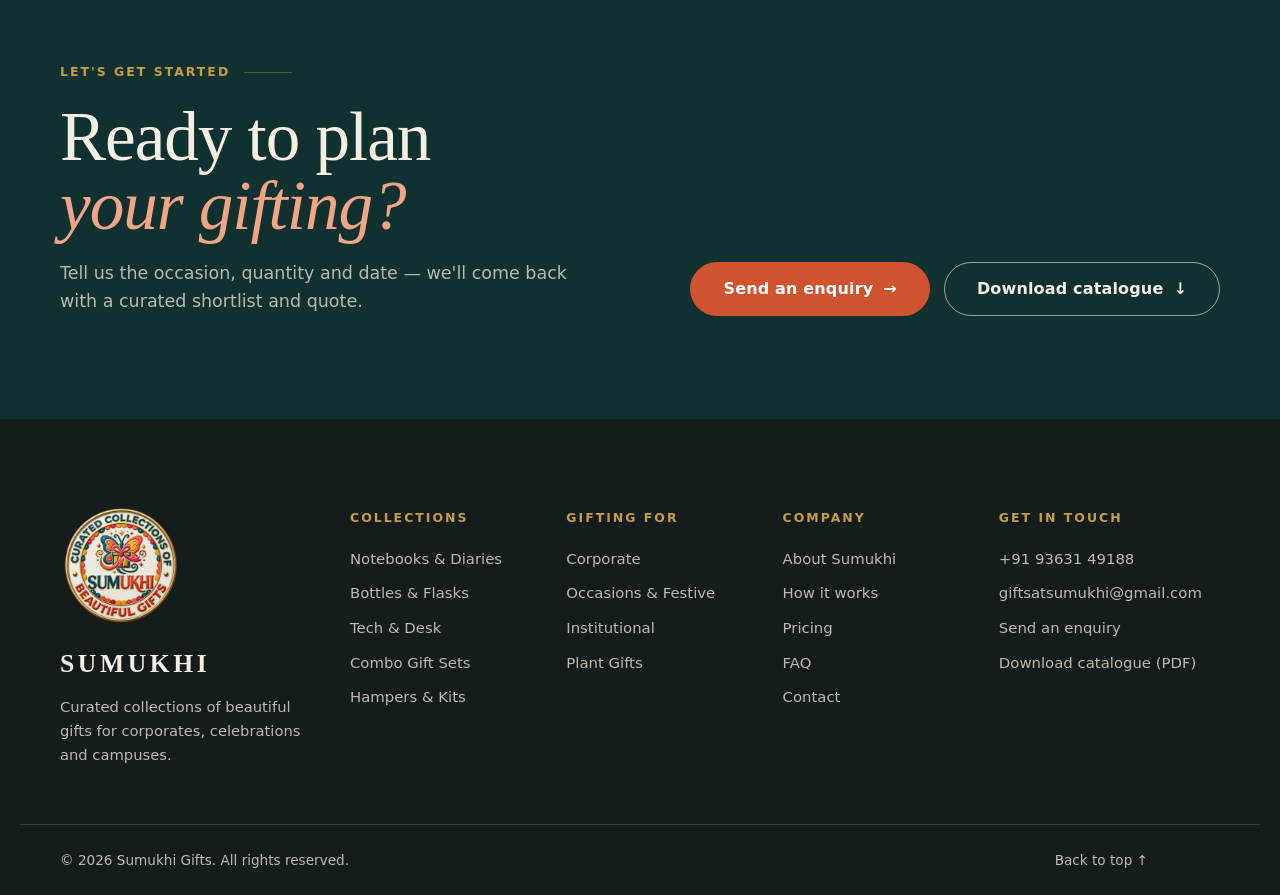
==== commit daacca1a: "Add files via upload" ====
--- a/index.html
+++ b/index.html
@@ -1,14 +1,334 @@
-<!doctype html>
-<html lang="en">
-<head>
-  <meta charset="utf-8">
-  <meta name="viewport" content="width=device-width, initial-scale=1">
-  <meta name="robots" content="noindex, nofollow">
-  <title>Sumukhi — Website admin</title>
-  <link rel="icon" type="image/png" href="../assets/img/favicon.png">
-</head>
-<body>
-  <!-- Decap CMS: edits the JSON files in /content through GitHub. Settings live in config.yml. -->
-  <script src="https://unpkg.com/decap-cms@3.16.3/dist/decap-cms.js"></script>
-</body>
-</html>
+<!doctype html>
+<html lang="en">
+<head>
+  <meta charset="utf-8">
+  <meta name="viewport" content="width=device-width, initial-scale=1">
+  <title>Sumukhi — Curated Corporate, Festive &amp; Educational Gifts</title>
+  <meta name="description" content="Sumukhi curates premium branded gifts for corporates, festive celebrations and educational institutions — notebooks, drinkware, tech, combo sets and hampers, with laser, screen and UV branding.">
+  <meta name="theme-color" content="#1d4f52">
+  <link rel="icon" type="image/png" href="assets/img/favicon.png">
+  <link rel="preconnect" href="https://fonts.googleapis.com">
+  <link rel="preconnect" href="https://fonts.gstatic.com" crossorigin>
+  <link href="https://fonts.googleapis.com/css2?family=Cormorant+Garamond:ital,wght@0,500;0,600;1,500;1,600&family=Fraunces:ital,opsz,wght@0,9..144,300..800;1,9..144,300..600&family=Manrope:wght@400;500;600;700&display=swap" rel="stylesheet">
+  <link rel="stylesheet" href="css/styles.css?v=10">
+  <script>document.documentElement.classList.add("js");</script>
+</head>
+<body>
+  <a class="skip-link" href="#main">Skip to content</a>
+
+  <!-- ============ HEADER ============ -->
+  <header class="site-header" id="top">
+    <div class="container header-inner">
+      <a href="index.html" class="brand" aria-label="Sumukhi home">
+        <img src="assets/img/logo-128.png" alt="" class="brand-mark" width="48" height="47">
+        <span class="brand-text">
+          <span class="brand-name">SUMUKHI</span>
+          <span class="brand-tag">Curated Gifts</span>
+        </span>
+      </a>
+
+      <nav class="nav" id="site-nav" aria-label="Primary">
+        <a href="index.html" class="nav-mobile-only" aria-current="page">Home</a>
+        <div class="nav-group">
+          <button class="nav-group-toggle" type="button" aria-expanded="false" aria-controls="nav-gifting">Gifting for <span aria-hidden="true">▾</span></button>
+          <div class="nav-sub" id="nav-gifting">
+            <a href="corporate.html">Corporate</a>
+            <a href="occasions.html">Occasions &amp; Festive</a>
+            <a href="institutional.html">Institutional</a>
+          </div>
+        </div>
+        <a href="collections.html">Collections</a>
+        <a href="plant-gifting.html">Plant gifts</a>
+        <a href="about.html">About</a>
+        <a href="pricing.html">Pricing &amp; FAQ</a>
+        <a href="contact.html">Contact</a>
+        <a href="assets/catalogue/Sumukhi-Corporate-Gifting-Catalogue.pdf" class="nav-download" download>Catalogue ↓</a>
+        <a href="contact.html#enquire" class="btn btn-primary btn-sm nav-cta">Enquire now</a>
+      </nav>
+
+      <a href="contact.html#enquire" class="btn btn-primary btn-sm header-cta">Enquire</a>
+      <button class="nav-toggle" aria-expanded="false" aria-controls="site-nav" aria-label="Open menu">
+        <span></span><span></span>
+      </button>
+    </div>
+  </header>
+
+  <main id="main">
+
+    <section class="hero">
+      <div class="container">
+        <div class="hero-grid">
+          <div class="hero-copy">
+            <div class="hero-head">
+              <p class="eyebrow reveal"><span class="eyebrow-rule" aria-hidden="true"></span>Corporate · Festive · Educational gifting</p>
+              <h1 class="display reveal">
+                <span class="display-line">Thoughtfully Selected.</span> <span class="display-line display-accent"><em>Beautifully Presented.</em></span>
+              </h1>
+            </div>
+            <p class="lede reveal">Sumukhi curates premium, brand-ready gifts — from executive diaries and smart drinkware to complete welcome kits and festive hampers — personalised with your logo and delivered ready to impress.</p>
+            <div class="hero-actions reveal">
+              <a href="contact.html#enquire" class="btn btn-primary btn-lg">Plan your gifting <span aria-hidden="true">→</span></a>
+              <a href="assets/catalogue/Sumukhi-Corporate-Gifting-Catalogue.pdf" class="btn btn-ghost btn-lg" download>Download catalogue <span aria-hidden="true">↓</span></a>
+            </div>
+            <dl class="hero-stats reveal">
+              <div><dt>500<sup>+</sup></dt><dd>Products to choose from</dd></div>
+              <div><dt>10</dt><dd>Curated collections</dd></div>
+              <div><dt>3</dt><dd>Branding methods</dd></div>
+            </dl>
+          </div>
+
+          <div class="hero-visual reveal">
+            <figure class="hv hv-main">
+              <img src="assets/img/hamper-bamboo.jpg" alt="Bamboo gift hampers with bottle, notebook, mug and keychain" width="1273" height="974">            </figure>
+            <figure class="hv hv-float">
+              <img src="assets/img/pen-key-sets.jpg" alt="Pen and keychain gift sets in black presentation boxes" width="1273" height="1023">
+            </figure>
+            <p class="hv-chip"><span class="dot" aria-hidden="true"></span>Laser · Screen · UV branding</p>
+          </div>
+        </div>
+      </div>
+
+      <div class="marquee" aria-hidden="true">
+        <div class="marquee-track">
+          <span>Employee welcome kits</span><span>Diwali hampers</span><span>Client appreciation</span><span>Convocation gifts</span><span>Conference giveaways</span><span>Pongal &amp; New Year</span><span>Faculty recognition</span><span>Eco-friendly kits</span><span>Plant gifts</span>
+          <span>Employee welcome kits</span><span>Diwali hampers</span><span>Client appreciation</span><span>Convocation gifts</span><span>Conference giveaways</span><span>Pongal &amp; New Year</span><span>Faculty recognition</span><span>Eco-friendly kits</span><span>Plant gifts</span>
+        </div>
+      </div>
+    </section>
+
+    <section class="section" id="audiences">
+      <div class="container">
+        <header class="section-head reveal">
+          <p class="kicker"><span>01</span> Who we gift for</p>
+          <h2 class="h2 h2-alt">One studio. <em>Three kinds of&nbsp;celebration.</em></h2>
+        </header>
+
+        <!-- Photos: Unsplash License (free for commercial use) — https://unsplash.com/license -->
+        <div class="audience-grid">
+          <article class="audience-card reveal">
+            <figure class="audience-media">
+              <img src="https://images.unsplash.com/photo-1719622144274-2408ecf6f6d9?w=900&h=675&fit=crop&auto=format&q=80" alt="Corporate gift box with a bamboo notebook, pen and keychain" width="900" height="675" loading="lazy">
+              <figcaption>Photo: <a href="https://unsplash.com/photos/a-wooden-box-with-a-bamboo-keychain-and-a-bamboo-box-with-a-bamboo-daZPDnz9lQY" target="_blank" rel="noopener">In Trống Đồng</a> / Unsplash</figcaption>
+            </figure>
+            <div class="audience-body">
+              <h3>Corporate</h3>
+              <p>Onboarding kits, client gifts, rewards &amp; recognition, conference giveaways and leadership offsites — branded consistently, packed beautifully.</p>
+              <ul class="ticks">
+                <li>Welcome &amp; onboarding kits</li>
+                <li>Client &amp; partner gifting</li>
+                <li>Events, expos &amp; conferences</li>
+              </ul>
+              <a href="corporate.html" class="link-arrow">Explore corporate gifts</a>
+            </div>
+          </article>
+
+          <article class="audience-card reveal">
+            <figure class="audience-media">
+              <img src="https://images.unsplash.com/photo-1577083753695-e010191bacb5?w=900&h=675&fit=crop&auto=format&q=80" alt="Lit Diwali diyas arranged on a decorative tray with flowers" width="900" height="675" loading="lazy">
+              <figcaption>Photo: <a href="https://unsplash.com/photos/lit-oil-lamps-on-decorative-tray-xisPXJqwQkA" target="_blank" rel="noopener">Udayaditya Barua</a> / Unsplash</figcaption>
+            </figure>
+            <div class="audience-body">
+              <h3>Festive</h3>
+              <p>Diwali, Pongal, Christmas and New Year hampers that feel personal — eco bamboo sets, drinkware duos and curated boxes for teams of any size.</p>
+              <ul class="ticks">
+                <li>Diwali &amp; Pongal hampers</li>
+                <li>Year-end &amp; New Year gifts</li>
+                <li>Eco-friendly festive kits</li>
+              </ul>
+              <a href="occasions.html" class="link-arrow">Explore festive gifts</a>
+            </div>
+          </article>
+
+          <article class="audience-card reveal">
+            <figure class="audience-media">
+              <img src="https://images.unsplash.com/photo-1627556704290-2b1f5853ff78?w=900&h=675&fit=crop&auto=format&q=80" alt="Graduates in gowns throwing their caps in the air outside a university building" width="900" height="675" loading="lazy">
+              <figcaption>Photo: <a href="https://unsplash.com/photos/graduates-throwing-caps-in-celebration-hpRGrfOIybc" target="_blank" rel="noopener">RUT MIIT</a> / Unsplash</figcaption>
+            </figure>
+            <div class="audience-body">
+              <h3>Educational</h3>
+              <p>Schools, colleges and universities — convocation mementos, faculty appreciation, alumni meets, seminar kits and student welcome packs.</p>
+              <ul class="ticks">
+                <li>Convocation &amp; alumni gifts</li>
+                <li>Faculty &amp; guest appreciation</li>
+                <li>Seminar &amp; student kits</li>
+              </ul>
+              <a href="institutional.html" class="link-arrow">Explore institutional gifts</a>
+            </div>
+          </article>
+        </div>
+      </div>
+    </section>
+
+    <!-- ============ COLLECTIONS PREVIEW ============ -->
+    <section class="section section-tint" id="collections-preview">
+      <div class="container">
+        <header class="section-head section-head-split reveal">
+          <div>
+            <p class="kicker"><span>02</span> Collections</p>
+            <h2 class="h2">Ten collections, curated for every&nbsp;occasion.</h2>
+          </div>
+          <p class="section-intro">From executive diaries to complete welcome kits — every product can carry your logo. Pick a collection to see models, finishes and branding options.</p>
+        </header>
+        <div class="tiles">
+          <a class="tile reveal" href="collections.html#cat-notebooks">
+            <img src="assets/img/notebooks.jpg" alt="" loading="lazy">
+            <span class="tile-name">Notebooks &amp; Diaries</span>
+          </a>
+          <a class="tile reveal" href="collections.html#cat-pens">
+            <img src="assets/img/pen-boxes.jpg" alt="" loading="lazy">
+            <span class="tile-name">Writing Instruments</span>
+          </a>
+          <a class="tile reveal" href="collections.html#cat-keychains">
+            <img src="assets/img/keychains.jpg" alt="" loading="lazy">
+            <span class="tile-name">Keychains</span>
+          </a>
+          <a class="tile reveal" href="collections.html#cat-cardholders">
+            <img src="assets/img/cardholders.jpg" alt="" loading="lazy">
+            <span class="tile-name">Card Holders &amp; Wallets</span>
+          </a>
+          <a class="tile reveal" href="collections.html#cat-bottles">
+            <img src="assets/img/bottles.jpg" alt="" loading="lazy">
+            <span class="tile-name">Bottles &amp; Flasks</span>
+          </a>
+          <a class="tile reveal" href="collections.html#cat-mugs">
+            <img src="assets/img/mugs.jpg" alt="" loading="lazy">
+            <span class="tile-name">Mugs &amp; Drinkware</span>
+          </a>
+          <a class="tile reveal" href="collections.html#cat-bags">
+            <img src="assets/img/bags.jpg" alt="" loading="lazy">
+            <span class="tile-name">Bags &amp; Travel</span>
+          </a>
+          <a class="tile reveal" href="collections.html#cat-tech">
+            <img src="assets/img/desk.jpg" alt="" loading="lazy">
+            <span class="tile-name">Tech &amp; Desk</span>
+          </a>
+          <a class="tile reveal" href="collections.html#cat-sets">
+            <img src="assets/img/bottle-sets.jpg" alt="" loading="lazy">
+            <span class="tile-name">Combo Gift Sets</span>
+          </a>
+          <a class="tile reveal" href="collections.html#cat-hampers">
+            <img src="assets/img/welcome-kit.jpg" alt="" loading="lazy">
+            <span class="tile-name">Hampers &amp; Welcome Kits</span>
+          </a>
+        </div>
+        <div class="section-actions reveal">
+          <a href="collections.html" class="btn btn-dark btn-lg">View all collections <span aria-hidden="true">→</span></a>
+        </div>
+      </div>
+    </section>
+
+    <!-- ============ PLANT PREVIEW ============ -->
+    <section class="section section-green section-compact">
+      <div class="container plant-teaser">
+        <figure class="plant-teaser-media reveal">
+          <img src="https://images.unsplash.com/photo-1791575212827-c33c059c95a1?w=1000&h=760&fit=crop&auto=format&q=80" alt="Succulent plants packed in white gift boxes" width="1000" height="760" loading="lazy">
+        </figure>
+        <div class="plant-teaser-copy reveal">
+          <p class="kicker"><span>✿</span> Green gifting</p>
+          <h2 class="h2 h2-alt">Gifts that <em>keep growing.</em></h2>
+          <p class="section-intro">Desk succulents, lucky plants and personalised thank-you plants — potted, branded and packed to travel.</p>
+          <a href="plant-gifting.html" class="btn btn-green btn-lg">Explore plant gifts <span aria-hidden="true">→</span></a>
+        </div>
+      </div>
+    </section>
+
+    <!-- NOTE: Sample testimonials. Replace with real client quotes (with their permission) before going live. -->
+    <section class="section" id="testimonials">
+      <div class="container">
+        <header class="section-head reveal">
+          <p class="kicker"><span>03</span> Kind words</p>
+          <h2 class="h2">Gifts people remember — and&nbsp;reorder.</h2>
+        </header>
+        <div class="testimonials">
+          <figure class="quote reveal">
+            <blockquote>“Our onboarding kits used to be an afterthought. Sumukhi turned them into something new joiners actually post about. Branding was crisp and every box arrived on time.”</blockquote>
+            <figcaption><span class="q-avatar" aria-hidden="true">HR</span><span><strong>HR Manager</strong>IT services company</span></figcaption>
+          </figure>
+          <figure class="quote quote-accent reveal">
+            <blockquote>“We ordered Diwali hampers for our whole team across offices. The bamboo sets looked premium and Sumukhi handled the logistics end to end.”</blockquote>
+            <figcaption><span class="q-avatar" aria-hidden="true">AD</span><span><strong>Admin Head</strong>Manufacturing firm</span></figcaption>
+          </figure>
+          <figure class="quote reveal">
+            <blockquote>“For our convocation and guest lectures we needed elegant mementos on a tight budget. The engraved diary-and-pen sets were exactly right.”</blockquote>
+            <figcaption><span class="q-avatar" aria-hidden="true">PR</span><span><strong>Principal</strong>Higher-secondary school</span></figcaption>
+          </figure>
+        </div>
+      </div>
+    </section>
+
+    <!-- ============ CTA ============ -->
+    <section class="cta-band">
+      <div class="container cta-band-inner reveal">
+        <div>
+          <p class="kicker">Let's get started</p>
+          <h2 class="h2 h2-alt">Ready to plan <em>your gifting?</em></h2>
+          <p>Tell us the occasion, quantity and date — we'll come back with a curated shortlist and quote.</p>
+        </div>
+        <div class="cta-band-actions">
+          <a href="contact.html#enquire" class="btn btn-primary btn-lg">Send an enquiry <span aria-hidden="true">→</span></a>
+          <a href="assets/catalogue/Sumukhi-Corporate-Gifting-Catalogue.pdf" class="btn btn-ghost-light btn-lg" download>Download catalogue <span aria-hidden="true">↓</span></a>
+        </div>
+      </div>
+    </section>
+  </main>
+
+  <!-- ============ FOOTER ============ -->
+  <footer class="site-footer">
+    <div class="container footer-grid">
+      <div class="footer-brand">
+        <img src="assets/img/logo.webp" alt="Sumukhi — Curated Collections of Beautiful Gifts" width="120" height="116" loading="lazy">
+        <p class="footer-title">SUMUKHI</p>
+        <p>Curated collections of beautiful gifts for corporates, celebrations and campuses.</p>
+      </div>
+      <div>
+        <p class="footer-head">Collections</p>
+        <ul>
+          <li><a href="collections.html#cat-notebooks">Notebooks &amp; Diaries</a></li>
+          <li><a href="collections.html#cat-bottles">Bottles &amp; Flasks</a></li>
+          <li><a href="collections.html#cat-tech">Tech &amp; Desk</a></li>
+          <li><a href="collections.html#cat-sets">Combo Gift Sets</a></li>
+          <li><a href="collections.html#cat-hampers">Hampers &amp; Kits</a></li>
+        </ul>
+      </div>
+      <div>
+        <p class="footer-head">Gifting for</p>
+        <ul>
+          <li><a href="corporate.html">Corporate</a></li>
+          <li><a href="occasions.html">Occasions &amp; Festive</a></li>
+          <li><a href="institutional.html">Institutional</a></li>
+          <li><a href="plant-gifting.html">Plant Gifts</a></li>
+        </ul>
+      </div>
+      <div>
+        <p class="footer-head">Company</p>
+        <ul>
+          <li><a href="about.html">About Sumukhi</a></li>
+          <li><a href="about.html#process">How it works</a></li>
+          <li><a href="pricing.html">Pricing</a></li>
+          <li><a href="pricing.html#faq">FAQ</a></li>
+          <li><a href="contact.html">Contact</a></li>
+        </ul>
+      </div>
+      <div>
+        <p class="footer-head">Get in touch</p>
+        <ul>
+          <li><a href="tel:+919363149188">+91 93631 49188</a></li>
+          <li><a href="mailto:giftsatsumukhi@gmail.com">giftsatsumukhi@gmail.com</a></li>
+          <li><a href="contact.html#enquire">Send an enquiry</a></li>
+          <li><a href="assets/catalogue/Sumukhi-Corporate-Gifting-Catalogue.pdf" download>Download catalogue (PDF)</a></li>
+        </ul>
+      </div>
+    </div>
+    <div class="container footer-bottom">
+      <p>© <span id="year">2026</span> Sumukhi Gifts. All rights reserved.</p>
+      <a href="#top" class="to-top">Back to top ↑</a>
+    </div>
+  </footer>
+
+  <a class="wa-float" href="https://wa.me/919363149188?text=Hi%20Sumukhi%2C%20I%27d%20like%20to%20enquire%20about%20gifting." target="_blank" rel="noopener" aria-label="Chat on WhatsApp">
+    <svg viewBox="0 0 24 24" width="26" height="26" aria-hidden="true"><path fill="currentColor" d="M12 2a10 10 0 0 0-8.6 15.1L2 22l5-1.3A10 10 0 1 0 12 2Zm0 18.2c-1.5 0-3-.4-4.3-1.2l-.3-.2-3 .8.8-2.9-.2-.3A8.2 8.2 0 1 1 12 20.2Zm4.5-6.1c-.2-.1-1.5-.7-1.7-.8-.2-.1-.4-.1-.6.1l-.8 1c-.1.2-.3.2-.5.1a6.7 6.7 0 0 1-3.3-2.9c-.2-.4.3-.4.8-1.3.1-.2 0-.3 0-.4l-.8-1.8c-.2-.5-.4-.4-.6-.4h-.5c-.2 0-.4.1-.7.3-.2.3-.9.9-.9 2.2s.9 2.5 1 2.7c.1.2 1.8 2.8 4.4 3.9 1.6.7 2.3.8 3.1.6.5-.1 1.5-.6 1.7-1.2.2-.6.2-1.1.2-1.2-.1-.1-.3-.2-.6-.3Z"/></svg>
+  </a>
+
+  <script src="js/main.js?v=9" defer></script>
+</body>
+</html>
--- a/css/styles.css
+++ b/css/styles.css
@@ -0,0 +1,1349 @@
+/* ==========================================================
+   SUMUKHI — Curated Gifts
+   Palette drawn from the Sumukhi catalogue: cream paper,
+   deep teal, terracotta and a touch of gold.
+   ========================================================== */
+
+:root {
+  --cream: #f4eee3;
+  --paper: #faf7f1;
+  --sand: #ebe3d4;
+  --ink: #141d1c;
+  --ink-soft: #3c4846;
+  --muted: #6d7673;
+  --teal: #1d4f52;
+  --teal-deep: #10312f;
+  --terracotta: #d0532f;
+  --terracotta-dark: #b0431f;
+  --gold: #c69c45;
+  --line: rgba(20, 29, 28, 0.12);
+  --line-light: rgba(255, 255, 255, 0.14);
+
+  --font-display: "Fraunces", "Georgia", serif;
+  --font-body: "Manrope", system-ui, -apple-system, "Segoe UI", sans-serif;
+
+  --radius: 18px;
+  --radius-sm: 10px;
+  --shadow: 0 1px 2px rgba(16, 49, 47, 0.06), 0 12px 32px -12px rgba(16, 49, 47, 0.22);
+  --container: 1240px;
+  --gutter: clamp(16px, 4vw, 40px);
+  --section-y: clamp(72px, 10vw, 140px);
+  --header-h: 76px;
+  --ease: cubic-bezier(0.2, 0.7, 0.2, 1);
+}
+
+*, *::before, *::after { box-sizing: border-box; }
+
+html {
+  scroll-behavior: smooth;
+  scroll-padding-top: calc(var(--header-h) + 12px);
+  -webkit-text-size-adjust: 100%;
+}
+
+body {
+  margin: 0;
+  background: var(--paper);
+  color: var(--ink);
+  font-family: var(--font-body);
+  font-size: clamp(16px, 0.25vw + 15px, 17.5px);
+  line-height: 1.65;
+  -webkit-font-smoothing: antialiased;
+  overflow-x: hidden;
+}
+
+img { display: block; max-width: 100%; height: auto; }
+a { color: inherit; }
+h1, h2, h3, p, figure, blockquote, dl, dd { margin: 0; }
+ul, ol { margin: 0; padding: 0; list-style: none; }
+
+:focus-visible {
+  outline: 2px solid var(--terracotta);
+  outline-offset: 3px;
+  border-radius: 4px;
+}
+
+.skip-link {
+  position: absolute; left: 16px; top: -60px; z-index: 100;
+  background: var(--ink); color: #fff; padding: 10px 16px; border-radius: 8px;
+  text-decoration: none; transition: top 0.2s;
+}
+.skip-link:focus { top: 12px; }
+
+.container {
+  width: 100%;
+  max-width: var(--container);
+  margin-inline: auto;
+  padding-inline: var(--gutter);
+}
+
+/* ---------- Typography ---------- */
+
+.display {
+  font-family: var(--font-display);
+  font-variation-settings: "opsz" 144;
+  font-weight: 500;
+  font-size: clamp(2.75rem, 6.4vw, 5.9rem);
+  line-height: 0.98;
+  letter-spacing: -0.035em;
+}
+.display em {
+  font-style: italic;
+  font-weight: 400;
+  color: var(--terracotta);
+}
+
+.h2 {
+  font-family: var(--font-display);
+  font-variation-settings: "opsz" 144;
+  font-weight: 500;
+  font-size: clamp(2rem, 4.2vw, 3.6rem);
+  line-height: 1.04;
+  letter-spacing: -0.03em;
+  max-width: 18ch;
+}
+
+.h3 {
+  font-family: var(--font-display);
+  font-variation-settings: "opsz" 72;
+  font-weight: 500;
+  font-size: clamp(1.6rem, 2.4vw, 2.25rem);
+  line-height: 1.1;
+  letter-spacing: -0.02em;
+}
+
+.eyebrow, .kicker {
+  font-size: 0.78rem;
+  font-weight: 700;
+  letter-spacing: 0.16em;
+  text-transform: uppercase;
+  color: var(--teal);
+}
+.kicker {
+  display: flex; align-items: center; gap: 14px;
+  margin-bottom: 20px;
+}
+.kicker span {
+  font-family: var(--font-display);
+  font-size: 0.95rem;
+  letter-spacing: 0;
+  color: var(--terracotta);
+}
+.kicker::after {
+  content: ""; flex: 0 0 48px; height: 1px; background: currentColor; opacity: 0.4;
+}
+
+.lede {
+  font-size: clamp(1.05rem, 0.6vw + 0.95rem, 1.25rem);
+  color: var(--ink-soft);
+  max-width: 46ch;
+}
+
+/* ---------- Buttons ---------- */
+
+.btn {
+  display: inline-flex; align-items: center; justify-content: center; gap: 10px;
+  padding: 15px 26px;
+  border-radius: 999px;
+  border: 1.5px solid transparent;
+  font: 600 0.95rem/1 var(--font-body);
+  letter-spacing: 0.01em;
+  text-decoration: none;
+  cursor: pointer;
+  transition: background 0.25s var(--ease), color 0.25s var(--ease), border-color 0.25s var(--ease), transform 0.25s var(--ease);
+  white-space: nowrap;
+}
+.btn:hover { transform: translateY(-2px); }
+.btn:active { transform: translateY(0); }
+.btn span { transition: transform 0.25s var(--ease); }
+.btn:hover span { transform: translateX(4px); }
+
+.btn-primary { background: var(--terracotta); color: #fff; }
+.btn-primary:hover { background: var(--terracotta-dark); }
+.btn-dark { background: var(--ink); color: var(--paper); }
+.btn-dark:hover { background: var(--teal); }
+.btn-ghost { border-color: var(--ink); color: var(--ink); background: transparent; }
+.btn-ghost:hover { background: var(--ink); color: var(--paper); }
+.btn-sm { padding: 11px 20px; font-size: 0.875rem; }
+.btn-lg { padding: 18px 32px; font-size: 1rem; }
+.btn-block { width: 100%; }
+
+.link-arrow {
+  display: inline-flex; align-items: center; gap: 8px;
+  font-weight: 700; font-size: 0.92rem;
+  color: var(--teal);
+  text-decoration: none;
+  border-bottom: 1.5px solid currentColor;
+  padding-bottom: 3px;
+}
+.link-arrow::after { content: "→"; transition: transform 0.25s var(--ease); }
+.link-arrow:hover::after { transform: translateX(4px); }
+
+/* ---------- Header ---------- */
+
+.site-header {
+  position: sticky; top: 0; z-index: 50;
+  height: var(--header-h);
+  background: rgba(250, 247, 241, 0.82);
+  backdrop-filter: saturate(1.4) blur(14px);
+  -webkit-backdrop-filter: saturate(1.4) blur(14px);
+  border-bottom: 1px solid transparent;
+  transition: border-color 0.3s, background 0.3s;
+}
+.site-header.is-scrolled { border-bottom-color: var(--line); }
+
+.header-inner {
+  height: 100%;
+  display: flex; align-items: center; justify-content: space-between; gap: 24px;
+}
+
+.brand { display: flex; align-items: center; gap: 12px; text-decoration: none; }
+.brand-mark { width: 54px; height: auto; object-fit: contain; }
+.brand-text { display: flex; flex-direction: column; line-height: 1; }
+.brand-name {
+  font-family: var(--font-display);
+  font-weight: 600; font-size: 1.35rem; letter-spacing: 0.14em;
+  color: var(--teal-deep);
+}
+.brand-tag {
+  margin-top: 5px;
+  font-size: 0.66rem; font-weight: 700; letter-spacing: 0.24em; text-transform: uppercase;
+  color: var(--terracotta);
+}
+
+.nav { display: flex; align-items: center; gap: clamp(16px, 2.2vw, 32px); }
+.nav a:not(.btn) {
+  position: relative;
+  font-size: 0.92rem; font-weight: 600;
+  text-decoration: none; color: var(--ink-soft);
+  transition: color 0.2s;
+}
+.nav a:not(.btn)::after {
+  content: ""; position: absolute; left: 0; right: 0; bottom: -6px; height: 1.5px;
+  background: var(--terracotta);
+  transform: scaleX(0); transform-origin: left;
+  transition: transform 0.3s var(--ease);
+}
+.nav a:not(.btn):hover, .nav a.is-active, .nav a[aria-current="page"] { color: var(--ink); }
+.nav a:not(.btn):hover::after, .nav a.is-active::after, .nav a[aria-current="page"]::after { transform: scaleX(1); }
+
+.nav-toggle {
+  display: none;
+  width: 46px; height: 46px; border-radius: 50%;
+  border: 1px solid var(--line); background: var(--paper);
+  cursor: pointer; position: relative;
+}
+.nav-toggle span {
+  position: absolute; left: 13px; right: 13px; height: 1.5px; background: var(--ink);
+  transition: transform 0.3s var(--ease), top 0.3s var(--ease);
+}
+.nav-toggle span:first-child { top: 18px; }
+.nav-toggle span:last-child { top: 26px; }
+.nav-toggle[aria-expanded="true"] span:first-child { top: 22px; transform: rotate(45deg); }
+.nav-toggle[aria-expanded="true"] span:last-child { top: 22px; transform: rotate(-45deg); }
+
+/* ---------- Hero ---------- */
+
+.hero {
+  position: relative;
+  overflow: hidden;
+  padding-top: clamp(48px, 6vw, 96px);
+  background:
+    radial-gradient(900px 520px at 92% 8%, rgba(198, 156, 69, 0.16), transparent 62%),
+    radial-gradient(700px 420px at -10% 90%, rgba(29, 79, 82, 0.08), transparent 60%),
+    linear-gradient(180deg, var(--paper) 0%, var(--cream) 100%);
+}
+/* fine gold hairline framing the hero */
+.hero::before {
+  content: "";
+  position: absolute; inset: 0 var(--gutter);
+  max-width: calc(var(--container) - 2 * var(--gutter));
+  margin-inline: auto;
+  border-inline: 1px solid rgba(198, 156, 69, 0.22);
+  pointer-events: none;
+}
+
+.hero-head { position: relative; }
+.hero .eyebrow {
+  display: flex; align-items: center; gap: 16px;
+  font-size: 0.8rem; letter-spacing: 0.22em;
+}
+.eyebrow-rule { width: 56px; height: 1px; background: var(--gold); }
+
+.hero .display {
+  margin-top: clamp(24px, 2.6vw, 36px);
+  font-size: clamp(2.6rem, 5.3vw, 5.6rem);
+  font-weight: 400;
+  line-height: 1;
+  letter-spacing: -0.045em;
+  color: var(--teal-deep);
+}
+/* both halves of the phrase flow on the same line and wrap naturally */
+.display-line { display: inline; }
+.hero .display em { font-weight: 300; letter-spacing: -0.035em; }
+
+.hero-grid {
+  display: grid;
+  grid-template-columns: minmax(0, 1.3fr) minmax(0, 0.95fr);
+  gap: clamp(40px, 5vw, 80px);
+  align-items: center;
+  padding-bottom: clamp(72px, 8vw, 120px);
+}
+.hero-copy { display: grid; gap: clamp(28px, 3vw, 40px); }
+.hero .lede { font-size: clamp(1.08rem, 0.5vw + 1rem, 1.3rem); line-height: 1.7; max-width: 40ch; }
+
+.hero-actions { display: flex; flex-wrap: wrap; gap: 14px; }
+
+.hero-stats {
+  display: grid; grid-template-columns: repeat(3, auto); justify-content: start;
+  padding-top: clamp(28px, 3vw, 36px);
+  border-top: 1px solid var(--line);
+}
+.hero-stats > div { padding-right: clamp(20px, 3vw, 40px); }
+.hero-stats > div + div { padding-left: clamp(20px, 3vw, 40px); border-left: 1px solid var(--line); }
+.hero-stats dt {
+  font-family: var(--font-display);
+  font-size: clamp(2rem, 3vw, 2.8rem);
+  font-weight: 400; letter-spacing: -0.03em; line-height: 1;
+  color: var(--teal-deep);
+}
+.hero-stats sup { font-size: 0.5em; color: var(--terracotta); vertical-align: super; }
+.hero-stats dd {
+  margin-top: 10px;
+  font-size: 0.72rem; font-weight: 700; letter-spacing: 0.12em; text-transform: uppercase;
+  color: var(--muted); line-height: 1.4;
+}
+
+.hero-visual {
+  position: relative;
+  padding: 0 0 clamp(48px, 5vw, 80px) clamp(32px, 4vw, 64px);
+}
+.hv {
+  overflow: hidden;
+  border-radius: 28px;
+  background: var(--sand);
+}
+.hv img { width: 100%; height: 100%; object-fit: cover; transition: transform 1.4s var(--ease); }
+.hv:hover img { transform: scale(1.035); }
+.hv-main {
+  aspect-ratio: 4 / 4.8;
+  box-shadow: 0 2px 4px rgba(16, 49, 47, 0.05), 0 40px 80px -40px rgba(16, 49, 47, 0.45);
+}
+.hv-float {
+  position: absolute; left: 0; bottom: 0;
+  width: 46%;
+  aspect-ratio: 1 / 1;
+  border-radius: 22px;
+  border: 8px solid var(--paper);
+  box-shadow: 0 30px 60px -30px rgba(16, 49, 47, 0.55);
+}
+
+.hv-main { position: relative; }
+
+
+.hv-chip {
+  position: absolute; right: 20px; bottom: calc(clamp(48px, 5vw, 80px) + 20px);
+  display: inline-flex; align-items: center; gap: 10px;
+  padding: 11px 18px;
+  border-radius: 999px;
+  background: rgba(250, 247, 241, 0.92);
+  backdrop-filter: blur(10px); -webkit-backdrop-filter: blur(10px);
+  box-shadow: 0 10px 30px -12px rgba(16, 49, 47, 0.35);
+  font-size: 0.8rem; font-weight: 700; letter-spacing: 0.04em; color: var(--teal-deep);
+}
+.hv-chip .dot { width: 8px; height: 8px; border-radius: 50%; background: var(--terracotta); box-shadow: 0 0 0 4px rgba(208, 83, 47, 0.18); }
+
+@keyframes float { 50% { transform: translateY(-10px); } }
+
+/* Marquee */
+.marquee {
+  overflow: hidden;
+  border-block: 1px solid var(--line);
+  background: var(--teal-deep);
+  color: var(--cream);
+}
+.marquee-track {
+  display: flex; width: max-content;
+  animation: marquee 40s linear infinite;
+}
+.marquee-track span {
+  padding: 18px 28px;
+  font-family: var(--font-display);
+  font-size: clamp(1.05rem, 1.6vw, 1.35rem);
+  font-style: italic;
+  white-space: nowrap;
+  display: inline-flex; align-items: center; gap: 56px;
+}
+.marquee-track span::after { content: "✦"; font-style: normal; font-size: 0.8em; color: var(--gold); }
+@keyframes marquee { to { transform: translateX(-50%); } }
+
+/* ---------- Sections ---------- */
+
+.section { padding-block: var(--section-y); }
+.section-tint { background: var(--cream); }
+.section-dark { background: var(--teal-deep); color: var(--cream); }
+.section-dark .kicker { color: var(--gold); }
+.section-dark .kicker span { color: var(--gold); }
+
+.section-head { margin-bottom: clamp(40px, 5vw, 72px); }
+.section-head-split {
+  display: grid; grid-template-columns: 1.3fr 1fr; gap: 32px 64px; align-items: end;
+}
+.section-intro { color: var(--ink-soft); max-width: 44ch; }
+.section-head .section-intro { margin-top: 20px; }
+.section-head-split .section-intro { margin-top: 0; }
+.section-intro a { color: var(--terracotta); font-weight: 600; }
+
+/* ---------- Inner-page hero ---------- */
+
+.page-hero {
+  padding: clamp(48px, 7vw, 104px) 0 clamp(40px, 5vw, 72px);
+  background:
+    radial-gradient(800px 420px at 95% 0%, rgba(198, 156, 69, 0.16), transparent 62%),
+    linear-gradient(180deg, var(--paper) 0%, var(--cream) 100%);
+  border-bottom: 1px solid var(--line);
+}
+.breadcrumb {
+  display: flex; flex-wrap: wrap; align-items: center; gap: 10px;
+  font-size: 0.8rem; font-weight: 700; letter-spacing: 0.14em; text-transform: uppercase;
+  color: var(--muted);
+}
+.breadcrumb a { color: var(--teal); text-decoration: none; }
+.breadcrumb a:hover { color: var(--terracotta); }
+.page-title {
+  margin-top: clamp(18px, 2vw, 28px);
+  font-family: var(--font-display);
+  font-variation-settings: "opsz" 144;
+  font-weight: 400;
+  font-size: clamp(2.5rem, 5.6vw, 5.4rem);
+  line-height: 1.02; letter-spacing: -0.045em;
+  color: var(--teal-deep);
+  max-width: 20ch;
+}
+.page-title em { font-style: italic; font-weight: 300; color: var(--terracotta); }
+.page-intro { margin-top: 22px; max-width: 56ch; font-size: clamp(1.02rem, 0.4vw + 0.95rem, 1.2rem); color: var(--ink-soft); }
+
+/* sections directly after a page hero don't need the full top padding */
+.page-hero + .section { padding-top: clamp(48px, 6vw, 88px); }
+.section-compact { padding-block: clamp(56px, 7vw, 104px); }
+.section-actions { display: flex; justify-content: center; margin-top: clamp(32px, 4vw, 56px); }
+
+/* ---------- Home: collection tiles ---------- */
+
+.tiles { display: grid; grid-template-columns: repeat(5, 1fr); gap: clamp(12px, 1.6vw, 20px); }
+.tile {
+  display: flex; flex-direction: column;
+  border-radius: var(--radius);
+  overflow: hidden;
+  background: var(--paper);
+  border: 1px solid var(--line);
+  text-decoration: none;
+  transition: transform 0.35s var(--ease), box-shadow 0.35s var(--ease);
+}
+.tile:hover { transform: translateY(-5px); box-shadow: var(--shadow); }
+.tile img { aspect-ratio: 1; width: 100%; object-fit: cover; background: #efe8da; transition: transform 1s var(--ease); }
+.tile:hover img { transform: scale(1.05); }
+.tile-name {
+  display: flex; justify-content: space-between; align-items: center; gap: 8px;
+  padding: 14px 16px;
+  font-family: "Cormorant Garamond", Georgia, serif; font-size: 1.2rem; font-weight: 600; line-height: 1.15;
+  color: var(--teal-deep);
+}
+.tile-name::after { content: "→"; font-family: var(--font-body); font-size: 0.9rem; color: var(--terracotta); transition: transform 0.25s var(--ease); }
+.tile:hover .tile-name::after { transform: translateX(4px); }
+
+/* ---------- Home: plant teaser ---------- */
+
+.plant-teaser { display: grid; grid-template-columns: minmax(0, 1fr) minmax(0, 1fr); gap: clamp(32px, 6vw, 96px); align-items: center; }
+.plant-teaser-media { border-radius: calc(var(--radius) + 6px); overflow: hidden; box-shadow: var(--shadow); }
+.plant-teaser-media img { width: 100%; aspect-ratio: 4 / 3; object-fit: cover; }
+.plant-teaser-copy { display: grid; gap: 22px; justify-items: start; }
+.plant-teaser-copy .kicker { margin: 0; }
+
+/* ---------- Plant page: features ---------- */
+
+.feature-grid { display: grid; grid-template-columns: repeat(4, 1fr); gap: clamp(14px, 2vw, 24px); }
+.feature-grid li {
+  padding: clamp(22px, 2.4vw, 32px);
+  border-radius: var(--radius);
+  background: var(--cream);
+  border: 1px solid var(--line);
+}
+.feature-icon {
+  display: grid; place-items: center;
+  width: 44px; height: 44px; border-radius: 50%;
+  background: #2f5d3e; color: #e6ece0; margin-bottom: 18px;
+}
+.feature-grid h3 { font-family: "Cormorant Garamond", Georgia, serif; font-size: 1.45rem; font-weight: 600; color: var(--teal-deep); margin-bottom: 6px; }
+.feature-grid p { font-size: 0.93rem; color: var(--ink-soft); }
+
+/* ---------- About ---------- */
+
+.about-grid { display: grid; grid-template-columns: minmax(0, 1.05fr) minmax(0, 1fr); gap: clamp(40px, 6vw, 96px); align-items: start; }
+.about-copy { display: grid; gap: 20px; }
+.about-copy .kicker { margin: 0; }
+.about-copy > p:not(.kicker) { color: var(--ink-soft); max-width: 54ch; }
+.values { display: grid; grid-template-columns: 1fr 1fr; gap: 14px; }
+.values li { padding: 24px; border-radius: var(--radius); background: var(--cream); border: 1px solid var(--line); }
+.values h3 { font-family: "Cormorant Garamond", Georgia, serif; font-size: 1.4rem; font-weight: 600; color: var(--teal-deep); margin-bottom: 6px; line-height: 1.15; }
+.values p { font-size: 0.92rem; color: var(--ink-soft); }
+
+.branding-grid { display: grid; grid-template-columns: repeat(3, 1fr); gap: clamp(16px, 2vw, 28px); }
+.branding-card { background: var(--paper); border: 1px solid var(--line); border-radius: var(--radius); overflow: hidden; }
+.branding-card img { width: 100%; aspect-ratio: 16 / 10; object-fit: cover; background: #efe8da; }
+.branding-card > div { padding: clamp(22px, 2.4vw, 32px); }
+.branding-card h3 { font-family: var(--font-display); font-weight: 500; font-size: 1.5rem; letter-spacing: -0.015em; margin-bottom: 8px; }
+.branding-card p { color: var(--ink-soft); font-size: 0.95rem; }
+
+/* ---------- Closing call-to-action band ---------- */
+
+.cta-band { background: var(--teal-deep); color: var(--cream); padding-block: clamp(64px, 8vw, 112px); }
+.cta-band-inner { display: grid; grid-template-columns: minmax(0, 1.2fr) auto; gap: 32px clamp(40px, 6vw, 96px); align-items: end; }
+.cta-band .kicker { color: var(--gold); }
+.cta-band .kicker::after { background: var(--gold); }
+.cta-band .h2-alt { color: var(--cream); }
+.cta-band .h2-alt em { color: #f0a587; }
+.cta-band p:not(.kicker) { margin-top: 18px; color: rgba(244, 238, 227, 0.72); max-width: 48ch; }
+.cta-band-actions { display: flex; flex-wrap: wrap; gap: 14px; }
+.btn-ghost-light { border-color: rgba(244, 238, 227, 0.6); color: var(--cream); background: transparent; }
+.btn-ghost-light:hover { background: var(--cream); color: var(--ink); }
+
+/* ---------- "Gifting for" dropdown ---------- */
+
+.nav-group { position: relative; }
+.nav-group-toggle {
+  display: inline-flex; align-items: center; gap: 6px;
+  padding: 0; border: 0; background: none; cursor: pointer;
+  font: 600 0.92rem var(--font-body); color: var(--ink-soft);
+}
+.nav-group-toggle span { font-size: 0.7rem; transition: transform 0.25s var(--ease); }
+.nav-group-toggle:hover, .nav-group.is-current .nav-group-toggle { color: var(--ink); }
+.nav-group.is-open .nav-group-toggle span { transform: rotate(180deg); }
+.nav-sub {
+  position: absolute; top: calc(100% + 18px); left: -18px; z-index: 60;
+  min-width: 230px;
+  display: grid; padding: 10px;
+  background: var(--paper);
+  border: 1px solid var(--line);
+  border-radius: var(--radius-sm);
+  box-shadow: var(--shadow);
+  opacity: 0; visibility: hidden; transform: translateY(-6px);
+  transition: opacity 0.2s, transform 0.2s var(--ease), visibility 0.2s;
+}
+.nav-group.is-open .nav-sub { opacity: 1; visibility: visible; transform: none; }
+.nav .nav-sub a { padding: 11px 12px; border-radius: 8px; }
+.nav .nav-sub a::after { display: none; }
+.nav .nav-sub a:hover, .nav .nav-sub a[aria-current="page"] { background: var(--cream); color: var(--terracotta); }
+
+/* ---------- Gifting pages: hero with image ---------- */
+
+.page-hero-grid { display: grid; grid-template-columns: minmax(0, 1.15fr) minmax(0, 0.85fr); gap: clamp(32px, 5vw, 80px); align-items: center; }
+.page-hero-media .hero-actions { margin-top: 32px; }
+.page-hero-figure { border-radius: calc(var(--radius) + 8px); overflow: hidden; box-shadow: 0 40px 80px -40px rgba(16, 49, 47, 0.45); background: var(--sand); }
+.page-hero-figure img { width: 100%; aspect-ratio: 4 / 4.2; object-fit: cover; }
+
+/* "On this page" quick links */
+.page-index {
+  position: sticky; top: var(--header-h); z-index: 20;
+  background: rgba(250, 247, 241, 0.92);
+  backdrop-filter: blur(10px); -webkit-backdrop-filter: blur(10px);
+  border-bottom: 1px solid var(--line);
+}
+.page-index-inner { display: flex; align-items: center; gap: 6px; overflow-x: auto; scrollbar-width: none; padding-block: 10px; }
+.page-index-inner::-webkit-scrollbar { display: none; }
+.page-index-label { flex: 0 0 auto; margin-right: 8px; font-size: 0.72rem; font-weight: 700; letter-spacing: 0.14em; text-transform: uppercase; color: var(--muted); }
+.page-index a {
+  flex: 0 0 auto; padding: 10px 14px; border-radius: 999px;
+  font-size: 0.86rem; font-weight: 600; text-decoration: none; color: var(--ink-soft);
+}
+.page-index a:hover { background: var(--cream); color: var(--ink); }
+.cms-section { scroll-margin-top: calc(var(--header-h) + 60px); }
+
+/* section colour styles chosen by the admin */
+.cms-style-tint { background: var(--cream); }
+.cms-style-dark { background: var(--teal-deep); color: var(--cream); }
+.cms-style-dark .kicker { color: var(--gold); }
+.cms-style-dark .h2-alt { color: var(--cream); }
+.cms-style-dark .section-intro, .cms-style-dark .ticks li { color: rgba(244, 238, 227, 0.78); }
+.cms-style-dark .ticks li::before { border-color: var(--gold); }
+.cms-style-green { background: #e6ece0; }
+.cms-style-green .kicker { color: #2f5d3e; }
+.cms-style-green .h2-alt { color: #22462e; }
+
+.season-badge {
+  display: inline-flex; align-items: center; gap: 8px;
+  margin-top: 16px; padding: 7px 14px; border-radius: 999px;
+  background: rgba(208, 83, 47, 0.1); color: var(--terracotta-dark);
+  font-size: 0.8rem; font-weight: 700;
+}
+.season-badge .dot { width: 8px; height: 8px; border-radius: 50%; background: var(--terracotta); }
+.cms-style-dark .season-badge { background: rgba(240, 165, 135, 0.16); color: #f0a587; }
+
+/* Layout: product grid */
+.product-grid { display: grid; grid-template-columns: repeat(4, 1fr); gap: clamp(14px, 1.8vw, 24px); }
+.product-card { display: flex; flex-direction: column; background: var(--paper); border: 1px solid var(--line); border-radius: var(--radius); overflow: hidden; transition: transform 0.35s var(--ease), box-shadow 0.35s var(--ease); }
+.product-card:hover { transform: translateY(-5px); box-shadow: var(--shadow); }
+.cms-style-light .product-card { background: #fff; }
+.product-media { position: relative; background: #efe8da; }
+.product-media img { width: 100%; aspect-ratio: 1; object-fit: cover; }
+.product-badge {
+  position: absolute; top: 12px; left: 12px;
+  padding: 5px 11px; border-radius: 999px;
+  background: var(--terracotta); color: #fff;
+  font-size: 0.72rem; font-weight: 700; letter-spacing: 0.04em;
+}
+.product-body { padding: 18px 20px 22px; }
+.product-body h3 { font-family: "Cormorant Garamond", Georgia, serif; font-size: 1.4rem; font-weight: 600; line-height: 1.15; color: var(--teal-deep); margin-bottom: 6px; }
+.product-body p { font-size: 0.9rem; color: var(--ink-soft); line-height: 1.55; }
+
+/* Layout: feature (image + text) */
+.feature { display: grid; grid-template-columns: minmax(0, 1fr) minmax(0, 1fr); gap: clamp(32px, 6vw, 96px); align-items: center; }
+.feature-flip .feature-media { order: 2; }
+.feature-media { border-radius: calc(var(--radius) + 6px); overflow: hidden; background: var(--sand); }
+.feature-media img { width: 100%; aspect-ratio: 5 / 4; object-fit: cover; }
+.feature-copy { display: grid; gap: 22px; justify-items: start; }
+.feature-copy .kicker, .feature-copy .h2-alt { margin: 0; }
+.feature-copy .section-intro { margin-top: 0; }
+
+/* Layout: banner (full-width image) */
+.cms-banner { padding: 0; }
+.banner {
+  position: relative;
+  padding-block: clamp(96px, 14vw, 180px);
+  background:
+    linear-gradient(90deg, rgba(16, 49, 47, 0.92) 0%, rgba(16, 49, 47, 0.7) 45%, rgba(16, 49, 47, 0.2) 100%),
+    var(--banner-image, none) center / cover no-repeat,
+    var(--teal-deep);
+  color: var(--cream);
+}
+.banner-inner { display: grid; gap: 22px; justify-items: start; max-width: var(--container); }
+.banner-inner > * { max-width: 560px; }
+.banner .kicker { margin: 0; color: var(--gold); }
+.banner .h2-alt { margin: 0; color: var(--cream); font-size: clamp(2.8rem, 6vw, 5.2rem); }
+.banner .section-intro { margin: 0; color: rgba(244, 238, 227, 0.85); }
+.banner .season-badge { margin: 0; background: rgba(240, 165, 135, 0.18); color: #f6c2ab; }
+
+/* ---------- Audiences ---------- */
+
+.audience-grid {
+  display: grid; grid-template-columns: repeat(3, 1fr); gap: clamp(16px, 2vw, 28px);
+}
+.audience-card {
+  display: flex; flex-direction: column;
+  background: #fff;
+  border: 1px solid var(--line);
+  border-radius: var(--radius);
+  overflow: hidden;
+  transition: transform 0.4s var(--ease), box-shadow 0.4s var(--ease);
+}
+.audience-card:hover { transform: translateY(-6px); box-shadow: var(--shadow); }
+.audience-media { position: relative; overflow: hidden; background: var(--sand); }
+.audience-media img {
+  aspect-ratio: 4 / 3; width: 100%; height: auto; object-fit: cover;
+  transition: transform 1.2s var(--ease);
+}
+.audience-card:hover .audience-media img { transform: scale(1.05); }
+.audience-media figcaption {
+  position: absolute; right: 10px; bottom: 10px;
+  padding: 4px 10px; border-radius: 999px;
+  background: rgba(20, 29, 28, 0.55);
+  backdrop-filter: blur(6px); -webkit-backdrop-filter: blur(6px);
+  color: rgba(255, 255, 255, 0.85);
+  font-size: 0.68rem; letter-spacing: 0.02em;
+}
+.audience-media figcaption a { text-decoration: none; }
+.audience-media figcaption a:hover { text-decoration: underline; }
+
+/* Alternate heading style for the audiences section: classic Garamond */
+.h2-alt {
+  font-family: "Cormorant Garamond", "Georgia", serif;
+  font-variation-settings: normal;
+  font-weight: 500;
+  font-size: clamp(2.5rem, 5.4vw, 4.75rem);
+  line-height: 1;
+  letter-spacing: -0.015em;
+  max-width: 22ch;
+}
+.h2-alt em { display: block; font-style: italic; font-weight: 500; color: var(--terracotta); }
+.audience-body { padding: clamp(24px, 2.4vw, 34px); display: flex; flex-direction: column; gap: 16px; flex: 1; }
+.audience-body h3 {
+  font-family: "Cormorant Garamond", "Georgia", serif; font-weight: 600; font-style: italic;
+  font-size: clamp(2rem, 2.8vw, 2.5rem); letter-spacing: -0.01em; line-height: 1;
+  color: var(--teal-deep);
+}
+.audience-body p { color: var(--ink-soft); }
+.audience-body .link-arrow { margin-top: auto; align-self: flex-start; }
+
+.ticks { display: grid; gap: 8px; }
+.ticks li { position: relative; padding-left: 26px; font-size: 0.94rem; }
+.ticks li::before {
+  content: ""; position: absolute; left: 0; top: 0.55em;
+  width: 14px; height: 8px;
+  border-left: 1.5px solid var(--terracotta); border-bottom: 1.5px solid var(--terracotta);
+  transform: rotate(-45deg) translateY(-3px);
+}
+
+/* ---------- Collections ---------- */
+
+.cat-index {
+  position: sticky; top: calc(var(--header-h) + 10px); z-index: 10;
+  display: flex; gap: 8px; overflow-x: auto;
+  padding: 8px;
+  margin-bottom: clamp(32px, 4vw, 56px);
+  background: rgba(244, 238, 227, 0.9);
+  backdrop-filter: blur(10px); -webkit-backdrop-filter: blur(10px);
+  border: 1px solid var(--line);
+  border-radius: 999px;
+  scrollbar-width: none;
+}
+.cat-index::-webkit-scrollbar { display: none; }
+.cat-index a {
+  flex: 0 0 auto;
+  padding: 9px 16px; border-radius: 999px;
+  font-size: 0.86rem; font-weight: 600; text-decoration: none; color: var(--ink-soft);
+  transition: background 0.2s, color 0.2s;
+}
+.cat-index a:hover { background: var(--paper); color: var(--ink); }
+.cat-index a.is-active { background: var(--ink); color: var(--paper); }
+
+.categories { display: grid; gap: clamp(20px, 3vw, 36px); }
+
+.category {
+  display: grid;
+  grid-template-columns: minmax(0, 1.15fr) minmax(0, 1fr);
+  background: var(--paper);
+  border: 1px solid var(--line);
+  border-radius: calc(var(--radius) + 6px);
+  overflow: hidden;
+  min-height: 420px;
+}
+.category:nth-child(even) { grid-template-columns: minmax(0, 1fr) minmax(0, 1.15fr); }
+.category:nth-child(even) .category-media { order: 2; }
+
+.category-media { background: #efe8da; overflow: hidden; }
+.category-media img {
+  width: 100%; height: 100%; object-fit: cover;
+  transition: transform 1.2s var(--ease);
+}
+.category:hover .category-media img { transform: scale(1.04); }
+
+.category-body {
+  padding: clamp(28px, 4vw, 56px);
+  display: flex; flex-direction: column; justify-content: center; gap: 18px;
+}
+.category-num {
+  font-family: var(--font-display);
+  font-size: 0.95rem; color: var(--terracotta);
+  display: flex; align-items: center; gap: 12px;
+}
+.category-num::after { content: ""; width: 40px; height: 1px; background: currentColor; opacity: 0.5; }
+.category-body > p:not(.category-num) { color: var(--ink-soft); max-width: 48ch; }
+
+.chips { display: flex; flex-wrap: wrap; gap: 8px; }
+.chips li {
+  padding: 6px 13px;
+  border-radius: 999px;
+  background: var(--cream);
+  border: 1px solid var(--line);
+  font-size: 0.8rem; font-weight: 600; color: var(--ink-soft);
+}
+
+.category-foot {
+  display: flex; flex-wrap: wrap; align-items: center; justify-content: space-between; gap: 14px;
+  margin-top: 8px; padding-top: 20px;
+  border-top: 1px solid var(--line);
+}
+.price-note { font-size: 0.88rem; color: var(--muted); }
+.price-note strong { font-family: var(--font-display); font-size: 1.25rem; font-weight: 600; color: var(--ink); }
+
+/* Catalogue download band */
+.catalogue-cta {
+  margin-top: clamp(40px, 5vw, 72px);
+  display: grid;
+  grid-template-columns: auto 1fr auto;
+  grid-template-areas: "logo copy btn" "logo copy meta";
+  align-items: center;
+  gap: 8px clamp(24px, 3vw, 48px);
+  padding: clamp(28px, 3.5vw, 48px);
+  border-radius: calc(var(--radius) + 6px);
+  background: var(--teal-deep);
+  color: var(--cream);
+  box-shadow: var(--shadow);
+}
+.catalogue-cta-logo { grid-area: logo; width: clamp(88px, 9vw, 128px); height: auto; }
+.catalogue-cta-copy { grid-area: copy; display: grid; gap: 10px; }
+.catalogue-cta .kicker { margin: 0; color: var(--gold); }
+.catalogue-cta .kicker::after { background: var(--gold); }
+.catalogue-cta .h3 { color: var(--cream); max-width: 22ch; }
+.catalogue-cta-copy > p:last-child { color: rgba(244, 238, 227, 0.72); max-width: 52ch; font-size: 0.95rem; }
+.catalogue-cta .btn { grid-area: btn; align-self: end; }
+.catalogue-meta { grid-area: meta; align-self: start; text-align: center; font-size: 0.78rem; color: rgba(244, 238, 227, 0.6); }
+
+.nav-download { font-size: 0.92rem; font-weight: 700; color: var(--terracotta) !important; text-decoration: none; }
+
+/* ---------- Plant gifting ---------- */
+
+.section-green {
+  --sage: #e6ece0;
+  --leaf: #2f5d3e;
+  --leaf-dark: #22462e;
+  background:
+    radial-gradient(800px 500px at 100% 0%, rgba(47, 93, 62, 0.10), transparent 60%),
+    var(--sage);
+}
+.section-green .kicker { color: var(--leaf); }
+.section-green .kicker span { color: var(--leaf); font-size: 1.1rem; }
+.section-green .h2-alt { color: var(--leaf-dark); margin-top: 4px; }
+.section-green .h2-alt em { color: var(--leaf); }
+
+.green-grid {
+  display: grid;
+  grid-template-columns: minmax(0, 1fr) minmax(0, 1.05fr);
+  gap: clamp(40px, 6vw, 96px);
+  align-items: center;
+}
+.green-copy { display: grid; gap: clamp(28px, 3vw, 40px); }
+.green-copy .section-intro { margin-top: 22px; }
+
+.green-list { display: grid; grid-template-columns: 1fr 1fr; gap: 14px; }
+.green-list li {
+  display: flex; gap: 14px; align-items: flex-start;
+  padding: 20px;
+  border-radius: var(--radius);
+  background: rgba(255, 255, 255, 0.65);
+  border: 1px solid rgba(47, 93, 62, 0.14);
+  transition: transform 0.3s var(--ease), background 0.3s;
+}
+.green-list li:hover { transform: translateY(-3px); background: #fff; }
+.green-icon {
+  flex: 0 0 38px; height: 38px; border-radius: 50%;
+  display: grid; place-items: center;
+  background: var(--leaf); color: #e6ece0; font-size: 1rem;
+}
+.green-list h3 { font-family: "Cormorant Garamond", Georgia, serif; font-size: 1.35rem; font-weight: 600; line-height: 1.15; color: var(--leaf-dark); margin-bottom: 4px; }
+.green-list p { font-size: 0.88rem; color: var(--ink-soft); line-height: 1.55; }
+
+.green-label { font-size: 0.75rem; font-weight: 700; letter-spacing: 0.16em; text-transform: uppercase; color: var(--leaf); margin-bottom: 12px; }
+.section-green .chips li { background: rgba(255, 255, 255, 0.7); border-color: rgba(47, 93, 62, 0.16); }
+
+.green-actions { display: flex; flex-wrap: wrap; align-items: center; gap: 14px 24px; }
+.btn-green { background: var(--leaf); color: #fff; }
+.btn-green:hover { background: var(--leaf-dark); }
+.green-note { font-size: 0.85rem; color: var(--ink-soft); }
+
+.green-gallery {
+  display: grid;
+  grid-template-columns: 1.25fr 1fr;
+  grid-template-rows: auto auto auto;
+  gap: 14px;
+}
+.gg { position: relative; overflow: hidden; border-radius: var(--radius); background: #dfe6d8; }
+.gg img { width: 100%; height: 100%; object-fit: cover; transition: transform 1.2s var(--ease); }
+.gg:hover img { transform: scale(1.04); }
+.gg-main { grid-column: 1; grid-row: 1 / 3; aspect-ratio: 4 / 5; }
+.gg-a { grid-column: 2; grid-row: 1; aspect-ratio: 1; }
+.gg-b { grid-column: 2; grid-row: 2; aspect-ratio: 1; }
+.gg-c { grid-column: 1 / -1; grid-row: 3; aspect-ratio: 16 / 7; }
+.gg figcaption {
+  position: absolute; right: 8px; bottom: 8px;
+  padding: 3px 9px; border-radius: 999px;
+  background: rgba(20, 29, 28, 0.55);
+  backdrop-filter: blur(6px); -webkit-backdrop-filter: blur(6px);
+  color: rgba(255, 255, 255, 0.85); font-size: 0.64rem;
+  white-space: nowrap; max-width: calc(100% - 16px); overflow: hidden; text-overflow: ellipsis;
+}
+.gg figcaption a { text-decoration: none; }
+
+/* ---------- Process ---------- */
+
+.steps {
+  display: grid; grid-template-columns: repeat(4, 1fr);
+  border-top: 1px solid var(--line-light);
+}
+.steps li {
+  padding: 32px clamp(16px, 2vw, 28px) 32px 0;
+  border-right: 1px solid var(--line-light);
+}
+.steps li + li { padding-left: clamp(16px, 2vw, 28px); }
+.steps li:last-child { border-right: 0; }
+.step-num {
+  display: block;
+  font-family: var(--font-display);
+  font-size: clamp(2.6rem, 4vw, 3.6rem); font-weight: 300; line-height: 1;
+  color: var(--gold);
+  margin-bottom: 24px;
+}
+.steps h3 { font-family: var(--font-display); font-weight: 500; font-size: 1.45rem; letter-spacing: -0.01em; margin-bottom: 10px; }
+.steps p { color: rgba(244, 238, 227, 0.72); font-size: 0.95rem; }
+
+.process-figure {
+  margin-top: clamp(40px, 5vw, 72px);
+  border-radius: var(--radius);
+  overflow: hidden;
+  position: relative;
+}
+.process-figure img { width: 100%; max-height: 460px; object-fit: cover; }
+.process-figure figcaption {
+  position: absolute; left: 20px; bottom: 20px; right: 20px;
+  max-width: 420px;
+  padding: 14px 18px;
+  border-radius: var(--radius-sm);
+  background: rgba(16, 49, 47, 0.85);
+  backdrop-filter: blur(8px); -webkit-backdrop-filter: blur(8px);
+  font-size: 0.9rem;
+}
+
+/* ---------- Testimonials ---------- */
+
+.testimonials {
+  display: grid; grid-template-columns: repeat(3, 1fr); gap: clamp(16px, 2vw, 28px);
+  align-items: stretch;
+}
+.quote {
+  display: flex; flex-direction: column; justify-content: space-between; gap: 32px;
+  padding: clamp(28px, 3vw, 40px);
+  border-radius: var(--radius);
+  background: var(--cream);
+  border: 1px solid var(--line);
+  position: relative;
+}
+.quote::before {
+  content: "“";
+  font-family: var(--font-display);
+  font-size: 5rem; line-height: 0.6; color: var(--terracotta);
+  height: 0.4em;
+}
+.quote blockquote {
+  font-family: var(--font-display);
+  font-size: clamp(1.1rem, 1.3vw, 1.3rem);
+  line-height: 1.45; letter-spacing: -0.005em;
+}
+.quote figcaption { display: flex; align-items: center; gap: 14px; font-size: 0.88rem; color: var(--muted); }
+.quote figcaption strong { display: block; color: var(--ink); font-weight: 700; }
+.q-avatar {
+  flex: 0 0 44px; height: 44px; border-radius: 50%;
+  display: grid; place-items: center;
+  background: var(--teal); color: var(--cream);
+  font-weight: 700; font-size: 0.8rem; letter-spacing: 0.05em;
+}
+.quote-accent { background: var(--terracotta); color: #fff; border-color: transparent; }
+.quote-accent::before { color: rgba(255, 255, 255, 0.6); }
+.quote-accent figcaption, .quote-accent figcaption strong { color: #fff; }
+.quote-accent .q-avatar { background: rgba(255, 255, 255, 0.2); }
+
+/* ---------- Pricing ---------- */
+
+.pricing {
+  display: grid; grid-template-columns: repeat(3, 1fr); gap: clamp(16px, 2vw, 28px);
+  align-items: stretch;
+}
+.plan {
+  display: flex; flex-direction: column; gap: 20px;
+  padding: clamp(28px, 3vw, 44px);
+  background: var(--paper);
+  border: 1px solid var(--line);
+  border-radius: var(--radius);
+  position: relative;
+}
+.plan .ticks { margin-bottom: 8px; }
+.plan .btn { margin-top: auto; }
+.plan-name { font-size: 0.8rem; font-weight: 700; letter-spacing: 0.16em; text-transform: uppercase; color: var(--teal); }
+.plan-price {
+  font-family: var(--font-display);
+  font-size: clamp(2.6rem, 4vw, 3.4rem); font-weight: 500; letter-spacing: -0.03em; line-height: 1;
+}
+.plan-price span { font-family: var(--font-body); font-size: 0.85rem; font-weight: 500; letter-spacing: 0; color: var(--muted); margin-right: 4px; }
+.plan-price small { font-family: var(--font-body); font-size: 0.9rem; font-weight: 500; letter-spacing: 0; color: var(--muted); }
+.plan-desc { color: var(--ink-soft); padding-bottom: 20px; border-bottom: 1px solid var(--line); }
+
+.plan-featured {
+  background: var(--ink); color: var(--cream); border-color: var(--ink);
+  transform: translateY(-12px);
+  box-shadow: var(--shadow);
+}
+.plan-featured .plan-name { color: var(--gold); }
+.plan-featured .plan-price span, .plan-featured .plan-price small, .plan-featured .plan-desc { color: rgba(244, 238, 227, 0.7); }
+.plan-featured .plan-desc { border-color: var(--line-light); }
+.plan-featured .ticks li::before { border-color: var(--gold); }
+.plan-flag {
+  position: absolute; top: -13px; right: 24px;
+  padding: 5px 12px; border-radius: 999px;
+  background: var(--terracotta); color: #fff;
+  font-size: 0.72rem; font-weight: 700; letter-spacing: 0.06em; text-transform: uppercase;
+}
+.fine-print { margin-top: 32px; font-size: 0.85rem; color: var(--muted); text-align: center; }
+
+/* ---------- FAQ ---------- */
+
+.faq-grid { display: grid; grid-template-columns: minmax(0, 0.9fr) minmax(0, 1.1fr); gap: clamp(32px, 6vw, 96px); align-items: start; }
+.faq-grid .section-head { position: sticky; top: calc(var(--header-h) + 32px); }
+
+.faq-list { border-top: 1px solid var(--line); }
+.faq-list details { border-bottom: 1px solid var(--line); }
+.faq-list summary {
+  list-style: none;
+  display: flex; justify-content: space-between; align-items: center; gap: 24px;
+  padding: 24px 0;
+  font-family: var(--font-display);
+  font-size: clamp(1.1rem, 1.4vw, 1.3rem); font-weight: 500; letter-spacing: -0.01em;
+  cursor: pointer;
+}
+.faq-list summary::-webkit-details-marker { display: none; }
+.faq-list summary::after {
+  content: "+";
+  flex: 0 0 36px; height: 36px; border-radius: 50%;
+  display: grid; place-items: center;
+  border: 1px solid var(--line);
+  font-family: var(--font-body); font-size: 1.2rem; font-weight: 400;
+  transition: transform 0.3s var(--ease), background 0.3s, color 0.3s;
+}
+.faq-list details[open] summary::after { transform: rotate(45deg); background: var(--ink); color: var(--paper); }
+.faq-list details p { padding: 0 56px 26px 0; color: var(--ink-soft); }
+
+/* ---------- Enquiry ---------- */
+
+.enquire-grid { display: grid; grid-template-columns: minmax(0, 0.85fr) minmax(0, 1.15fr); gap: clamp(40px, 6vw, 96px); align-items: start; }
+.enquire-copy .h2 { margin-bottom: 20px; }
+.enquire-copy > p { color: rgba(244, 238, 227, 0.75); max-width: 40ch; }
+.contact-quick { margin-top: 36px; display: grid; gap: 14px; }
+.contact-quick a {
+  display: inline-flex; align-items: center; gap: 14px;
+  text-decoration: none; font-weight: 600; font-size: 1.05rem;
+  word-break: break-word;
+}
+.contact-quick a:hover { color: var(--gold); }
+.ci {
+  flex: 0 0 44px; height: 44px; border-radius: 50%;
+  display: grid; place-items: center;
+  border: 1px solid var(--line-light);
+  font-size: 1.1rem;
+}
+
+.enquiry-form {
+  background: var(--paper); color: var(--ink);
+  border-radius: calc(var(--radius) + 6px);
+  padding: clamp(24px, 3.5vw, 48px);
+  display: grid; gap: 18px;
+  box-shadow: 0 30px 80px -30px rgba(0, 0, 0, 0.5);
+}
+.form-row { display: grid; grid-template-columns: 1fr 1fr; gap: 18px; }
+.form-row-3 { grid-template-columns: repeat(auto-fit, minmax(160px, 1fr)); }
+
+.field { display: grid; gap: 8px; }
+.field > span { font-size: 0.8rem; font-weight: 700; letter-spacing: 0.04em; color: var(--ink-soft); }
+.field input, .field select, .field textarea {
+  width: 100%;
+  font: 500 1rem/1.4 var(--font-body);
+  color: var(--ink);
+  background: #fff;
+  border: 1.5px solid var(--line);
+  border-radius: var(--radius-sm);
+  padding: 13px 14px;
+  transition: border-color 0.2s, box-shadow 0.2s;
+  -webkit-appearance: none; appearance: none;
+}
+.field select {
+  background-image: url("data:image/svg+xml,%3Csvg xmlns='http://www.w3.org/2000/svg' width='12' height='8' viewBox='0 0 12 8'%3E%3Cpath d='M1 1l5 5 5-5' fill='none' stroke='%23141d1c' stroke-width='1.6'/%3E%3C/svg%3E");
+  background-repeat: no-repeat; background-position: right 14px center;
+  padding-right: 38px;
+}
+.field textarea { resize: vertical; min-height: 110px; }
+.field input:focus, .field select:focus, .field textarea:focus {
+  outline: none; border-color: var(--teal);
+  box-shadow: 0 0 0 4px rgba(29, 79, 82, 0.12);
+}
+.field.has-error input, .field.has-error select, .field.has-error textarea { border-color: var(--terracotta); }
+.field-error { font-size: 0.78rem; font-weight: 600; color: var(--terracotta); }
+
+.hp { position: absolute !important; left: -9999px; width: 1px; height: 1px; opacity: 0; }
+
+.form-actions { display: flex; flex-wrap: wrap; align-items: center; gap: 16px 24px; margin-top: 6px; }
+.form-note { font-size: 0.85rem; color: var(--muted); }
+.btn[disabled] { opacity: 0.6; pointer-events: none; }
+
+.form-status:empty { display: none; }
+.form-status {
+  padding: 16px 18px; border-radius: var(--radius-sm);
+  font-size: 0.95rem;
+}
+.form-status.is-success { background: #e4efe9; color: #1d4f3a; }
+.form-status.is-error { background: #fbe8e1; color: #8a2f14; }
+.form-status a { font-weight: 700; }
+.form-status .fallback { display: flex; flex-wrap: wrap; gap: 10px; margin-top: 12px; }
+
+/* ---------- Contact ---------- */
+
+.contact-grid { display: grid; grid-template-columns: repeat(3, 1fr); gap: clamp(16px, 2vw, 28px); }
+.contact-card {
+  display: flex; flex-direction: column; gap: 10px;
+  padding: clamp(28px, 3vw, 40px);
+  border: 1px solid var(--line);
+  border-radius: var(--radius);
+  text-decoration: none;
+  background: var(--cream);
+  transition: background 0.3s var(--ease), color 0.3s var(--ease), transform 0.3s var(--ease);
+}
+.contact-card:hover { background: var(--teal-deep); color: var(--cream); transform: translateY(-4px); }
+.contact-label { font-size: 0.78rem; font-weight: 700; letter-spacing: 0.16em; text-transform: uppercase; color: var(--terracotta); }
+.contact-card:hover .contact-label { color: var(--gold); }
+.contact-value {
+  font-family: var(--font-display);
+  font-size: clamp(1.4rem, 2vw, 1.85rem); font-weight: 500; letter-spacing: -0.02em; line-height: 1.15;
+  overflow-wrap: anywhere;
+}
+.contact-sub { font-size: 0.9rem; opacity: 0.7; }
+
+/* ---------- Footer ---------- */
+
+.site-footer { background: var(--ink); color: rgba(244, 238, 227, 0.75); padding-top: clamp(56px, 7vw, 96px); }
+.footer-grid {
+  display: grid; grid-template-columns: 1.4fr 1fr 1fr 1fr 1.2fr; gap: 32px;
+  padding-bottom: 56px;
+}
+.footer-brand img { width: 120px; height: auto; margin-bottom: 18px; }
+.footer-title {
+  font-family: var(--font-display); font-weight: 600; font-size: 1.6rem; letter-spacing: 0.14em;
+  color: var(--cream); margin-bottom: 10px;
+}
+.footer-brand p:last-child { max-width: 32ch; font-size: 0.92rem; }
+.footer-head { font-size: 0.78rem; font-weight: 700; letter-spacing: 0.16em; text-transform: uppercase; color: var(--gold); margin-bottom: 18px; }
+.site-footer ul { display: grid; gap: 10px; font-size: 0.93rem; }
+.site-footer a { text-decoration: none; transition: color 0.2s; overflow-wrap: anywhere; }
+.site-footer a:hover { color: #fff; }
+.footer-bottom {
+  display: flex; justify-content: space-between; flex-wrap: wrap; gap: 12px;
+  padding-block: 24px;
+  padding-right: calc(var(--gutter) + 72px); /* clear the WhatsApp button */
+  border-top: 1px solid var(--line-light);
+  font-size: 0.85rem;
+}
+
+/* ---------- WhatsApp float ---------- */
+
+.wa-float {
+  position: fixed; right: 20px; bottom: 20px; z-index: 40;
+  width: 58px; height: 58px; border-radius: 50%;
+  display: grid; place-items: center;
+  background: #25d366; color: #fff;
+  box-shadow: 0 10px 30px -8px rgba(0, 0, 0, 0.4);
+  transition: transform 0.3s var(--ease);
+}
+.wa-float:hover { transform: scale(1.08); }
+/* hidden while the enquiry form or footer (which repeat the contact options) is on screen */
+.wa-float.is-hidden { opacity: 0; transform: scale(0.6); pointer-events: none; transition: opacity 0.25s, transform 0.25s var(--ease); }
+
+/* ---------- Header CTA (phones/tablets) & mobile-only nav links ---------- */
+.header-cta { display: none; }
+.nav-mobile-only { display: none; }
+
+/* Collections swipe hint (phones only) */
+.cat-swipe { display: none; }
+
+/* anchor targets clear the sticky header + collections bar */
+.category { scroll-margin-top: calc(var(--header-h) + 84px); }
+
+/* ---------- Reveal on scroll ---------- */
+
+.js .reveal { opacity: 0; transform: translateY(24px); transition: opacity 0.8s var(--ease), transform 0.8s var(--ease); }
+.js .reveal.is-visible { opacity: 1; transform: none; }
+
+@media (prefers-reduced-motion: reduce) {
+  html { scroll-behavior: auto; }
+  .js .reveal { opacity: 1; transform: none; transition: none; }
+  .marquee-track { animation: none; }
+  * { transition-duration: 0.01ms !important; }
+}
+
+/* ==========================================================
+   Responsive
+   ========================================================== */
+
+@media (max-width: 1080px) {
+  .nav { gap: 18px; }
+  .nav a:not(.btn) { font-size: 0.86rem; }
+  .footer-grid { grid-template-columns: 1fr 1fr; }
+  .footer-brand { grid-column: 1 / -1; }
+}
+
+@media (max-width: 960px) {
+  :root { --header-h: 68px; }
+
+  .nav-toggle { display: block; }
+  .header-inner { gap: 12px; }
+  .brand { margin-right: auto; }
+  .header-cta { display: inline-flex; min-height: 44px; }
+  .nav-mobile-only { display: block; }
+  .nav {
+    position: fixed; inset: var(--header-h) 0 auto 0;
+    flex-direction: column; align-items: stretch; gap: 0;
+    padding: 12px var(--gutter) 28px;
+    background: var(--paper);
+    border-bottom: 1px solid var(--line);
+    box-shadow: 0 20px 40px -20px rgba(0, 0, 0, 0.25);
+    max-height: calc(100vh - var(--header-h)); overflow-y: auto;
+    opacity: 0; visibility: hidden; transform: translateY(-8px);
+    transition: opacity 0.25s var(--ease), transform 0.25s var(--ease), visibility 0.25s;
+  }
+  .nav.is-open { opacity: 1; visibility: visible; transform: none; }
+  .nav a:not(.btn) {
+    padding: 16px 0; font-family: var(--font-display); font-size: 1.4rem; font-weight: 500;
+    border-bottom: 1px solid var(--line); color: var(--ink);
+  }
+  .nav a:not(.btn)::after { display: none; }
+  .nav a[aria-current="page"] { color: var(--terracotta); font-style: italic; }
+
+  /* phones/tablets: the gifting links are always listed, indented under a label */
+  .nav-group { padding: 16px 0 6px; border-bottom: 1px solid var(--line); }
+  .nav-group-toggle { pointer-events: none; font-size: 0.75rem; font-weight: 700; letter-spacing: 0.16em; text-transform: uppercase; color: var(--muted); }
+  .nav-group-toggle span { display: none; }
+  .nav-sub { position: static; opacity: 1; visibility: inherit; transform: none; min-width: 0; padding: 4px 0 0 14px; background: none; border: 0; box-shadow: none; }
+  .nav .nav-sub a { padding: 12px 0; border: 0; border-radius: 0; font-size: 1.25rem; }
+  .nav .nav-sub a:hover, .nav .nav-sub a[aria-current="page"] { background: none; }
+
+  .page-hero-grid { grid-template-columns: 1fr; }
+  .page-hero-figure img { aspect-ratio: 16 / 10; }
+  .product-grid { grid-template-columns: 1fr 1fr; }
+  .feature { grid-template-columns: 1fr; }
+  .feature-flip .feature-media { order: 0; }
+  .nav-cta { margin-top: 20px; padding: 16px; font-size: 1rem; }
+
+  .hero-grid { grid-template-columns: 1fr; align-items: start; }
+  .hero-visual { max-width: 640px; width: 100%; margin-inline: auto; margin-top: 24px; }
+  .hero::before { display: none; }
+  .green-grid { grid-template-columns: 1fr; }
+  .green-gallery { max-width: 640px; width: 100%; margin-inline: auto; }
+  .hero .display { font-size: clamp(2.8rem, 8.4vw, 5rem); }
+  .hv-main { aspect-ratio: 4 / 3.6; }
+
+  .section-head-split { grid-template-columns: 1fr; }
+
+  .tiles { grid-template-columns: repeat(3, 1fr); }
+  .plant-teaser, .about-grid { grid-template-columns: 1fr; }
+  .feature-grid { grid-template-columns: 1fr 1fr; }
+  .branding-grid { grid-template-columns: 1fr 1fr; }
+  .branding-card:last-child { grid-column: 1 / -1; }
+  .cta-band-inner { grid-template-columns: 1fr; align-items: start; }
+
+  .audience-grid, .testimonials, .contact-grid { grid-template-columns: 1fr 1fr; }
+  .audience-card:last-child, .quote:last-child, .contact-card:last-child { grid-column: 1 / -1; }
+
+  .category, .category:nth-child(even) { grid-template-columns: 1fr; min-height: 0; }
+  .category:nth-child(even) .category-media { order: 0; }
+  .category-media img { aspect-ratio: 16 / 10; }
+
+  .steps { grid-template-columns: 1fr 1fr; }
+  .steps li:nth-child(2) { border-right: 0; }
+  .steps li:nth-child(3) { padding-left: 0; }
+  .steps li:nth-child(n+3) { border-top: 1px solid var(--line-light); }
+
+  .pricing { grid-template-columns: 1fr; max-width: 560px; margin-inline: auto; }
+  .plan-featured { transform: none; }
+
+  .faq-grid, .enquire-grid { grid-template-columns: 1fr; }
+  .faq-grid .section-head { position: static; }
+}
+
+@media (max-width: 640px) {
+  .brand-mark { width: 40px; height: 40px; }
+  .brand-name { font-size: 1.2rem; }
+
+  .hero .display { font-size: clamp(2.4rem, 11.5vw, 3.4rem); line-height: 1; }
+  .eyebrow-rule { display: none; }
+  .hero-actions .btn { flex: 1 1 100%; }
+  .hero-stats { grid-template-columns: repeat(3, 1fr); }
+  .hero-stats > div { padding-right: 12px; }
+  .hero-stats > div + div { padding-left: 14px; }
+  .hero-stats dd { font-size: 0.75rem; letter-spacing: 0.04em; }
+  .brand-tag { font-size: 0.72rem; letter-spacing: 0.18em; }
+  .brand-mark { width: 40px; height: auto; }
+  .header-cta { padding-inline: 16px; }
+  .hero-visual { padding: 0 0 48px 28px; }
+  .hv-main { border-radius: 20px; }
+  .hv-float { width: 48%; border-width: 5px; border-radius: 16px; }
+  .hv-chip { right: 12px; bottom: 60px; font-size: 0.7rem; padding: 8px 12px; }
+
+  .audience-grid, .testimonials, .contact-grid { grid-template-columns: 1fr; }
+
+  .tiles { grid-template-columns: 1fr 1fr; gap: 10px; }
+  .tile-name { padding: 12px; font-size: 1.05rem; }
+  .tile-name::after { display: none; }
+  .section-actions .btn { width: 100%; }
+  .feature-grid, .values, .branding-grid { grid-template-columns: 1fr; }
+  .branding-card:last-child { grid-column: auto; }
+  .plant-teaser-copy .btn { width: 100%; }
+  .cta-band-actions .btn { width: 100%; }
+  .breadcrumb { font-size: 0.72rem; }
+  .breadcrumb a { padding: 12px 0; }
+
+  .page-index-label { display: none; }
+  .product-grid { gap: 10px; }
+  .product-body { padding: 12px 14px 16px; }
+  .product-body h3 { font-size: 1.15rem; }
+  .product-body p { font-size: 0.82rem; }
+  .product-badge { top: 8px; left: 8px; font-size: 0.66rem; }
+  .feature-copy .btn, .banner-inner .btn, .page-hero-media .hero-actions .btn { width: 100%; }
+  .feature-copy > div, .banner-inner > div { width: 100%; }
+  .banner { background:
+    linear-gradient(180deg, rgba(16, 49, 47, 0.55) 0%, rgba(16, 49, 47, 0.92) 70%),
+    var(--banner-image, none) center / cover no-repeat, var(--teal-deep); }
+
+  /* Collections become a swipeable carousel instead of ten tall stacked cards */
+  .cat-index { position: static; border-radius: 14px; margin-bottom: 14px; }
+  .cat-index a { padding: 12px 16px; }
+  .cat-swipe {
+    display: flex; justify-content: space-between; align-items: center;
+    margin-bottom: 14px;
+    font-size: 0.8rem; font-weight: 700; letter-spacing: 0.08em; text-transform: uppercase; color: var(--muted);
+  }
+  .cat-swipe span:first-child::after { content: " →"; color: var(--terracotta); }
+  .categories {
+    display: flex; gap: 14px;
+    overflow-x: auto; scroll-snap-type: x mandatory; overscroll-behavior-x: contain;
+    margin-inline: calc(-1 * var(--gutter));
+    padding: 4px var(--gutter) 16px;
+    scroll-padding-inline: var(--gutter);
+    scrollbar-width: none;
+  }
+  .categories::-webkit-scrollbar { display: none; }
+  .category { flex: 0 0 86%; scroll-snap-align: start; }
+  .category-media img { aspect-ratio: 4 / 3; }
+  .category-body { padding: 22px; gap: 12px; justify-content: flex-start; }
+  .category-body .h3 { font-size: 1.55rem; }
+  .category-body > p:not(.category-num) {
+    font-size: 0.93rem; line-height: 1.55;
+    display: -webkit-box; -webkit-line-clamp: 3; -webkit-box-orient: vertical; overflow: hidden;
+  }
+  .category .chips li:nth-child(n+4) { display: none; }
+  .category-foot { margin-top: auto; }
+
+  .category-foot { flex-direction: column; align-items: stretch; }
+
+  /* comfortable tap targets */
+  .btn-sm { min-height: 44px; }
+  .link-arrow { padding-top: 12px; }
+  .site-footer ul { gap: 0; }
+  .site-footer ul a { display: inline-block; padding: 10px 0; }
+  .footer-bottom a { display: inline-block; padding: 10px 0; }
+  .audience-media figcaption, .gg figcaption { font-size: 0.7rem; }
+
+  .green-list { grid-template-columns: 1fr; }
+  .green-actions .btn { width: 100%; }
+  .green-gallery { gap: 10px; }
+
+  .catalogue-cta { grid-template-columns: 1fr; grid-template-areas: "logo" "copy" "btn" "meta"; text-align: left; }
+  .catalogue-cta .btn { width: 100%; margin-top: 12px; }
+  .category-foot .btn { width: 100%; }
+
+  .steps { grid-template-columns: 1fr; }
+  .steps li, .steps li + li { padding: 26px 0; border-right: 0; border-top: 1px solid var(--line-light); }
+  .steps li:first-child { border-top: 0; }
+  .process-figure figcaption { position: static; max-width: none; border-radius: 0; }
+
+  .form-row, .form-row-3 { grid-template-columns: 1fr; }
+  .form-actions .btn { width: 100%; }
+
+  .faq-list details p { padding-right: 0; }
+
+  .footer-grid { grid-template-columns: 1fr; gap: 32px; }
+  .wa-float { width: 52px; height: 52px; right: 16px; bottom: calc(16px + env(safe-area-inset-bottom)); }
+  .footer-bottom { padding-right: 0; }
+}
